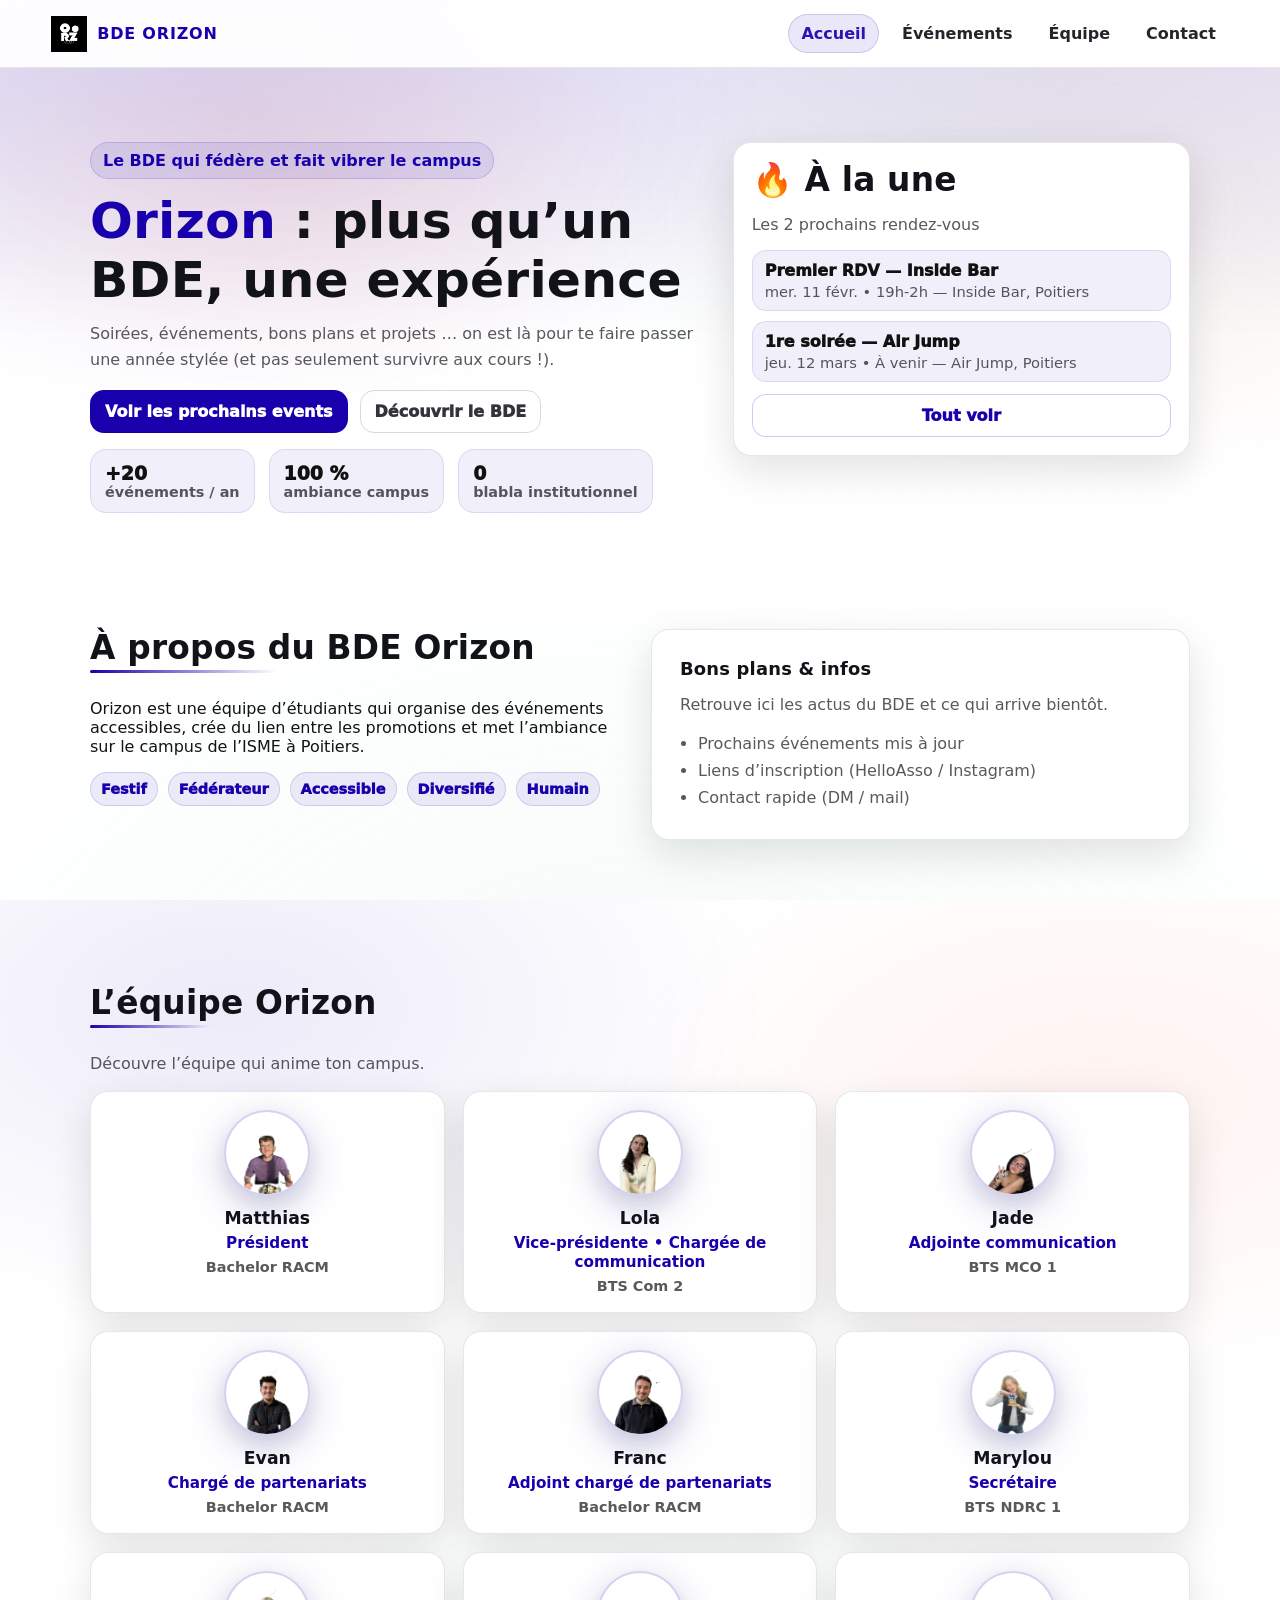
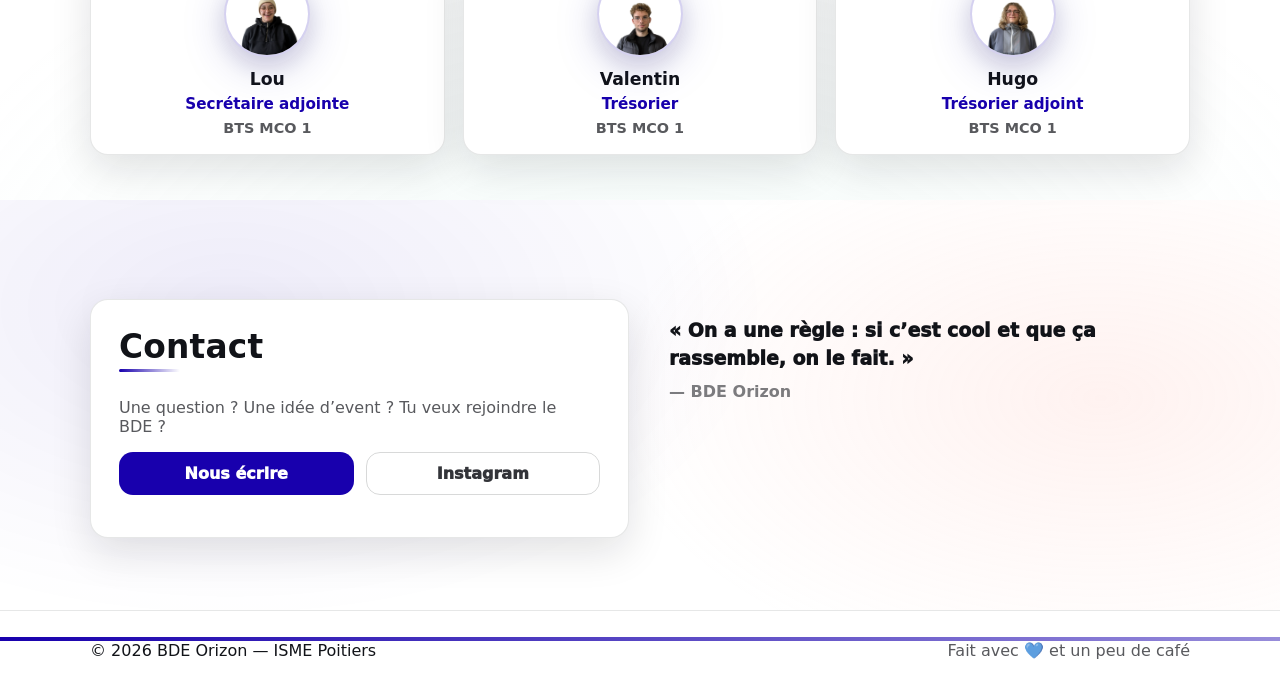
==== index.html @ badea07b "Update index.html" ====
<!doctype html>
<html lang="fr">
<head>
  <meta charset="utf-8" />
  <meta name="viewport" content="width=device-width,initial-scale=1" />
  <!-- Page title updated to reflect Orizon tagline -->
  <title>BDE Orizon – ISME Poitiers | Soirées & événements étudiants</title>
<meta name="description" content="BDE Orizon (ISME Poitiers) : soirées, événements étudiants, bons plans et vie de campus. Découvre les prochains rendez-vous et contacte l’équipe." />
<meta name="robots" content="index,follow" />
  <link rel="stylesheet" href="style.css" />
</head>
<body>
  <!-- Navigation -->
  <header class="nav">
    <a class="brand" href="index.html">
      <img src="logo-white.png" alt="BDE Orizon" class="brand-logo" />
      <span class="brand-text">BDE&nbsp;ORIZON</span>
    </a>
    <nav class="menu">
      <a class="menu-link is-active" href="index.html">Accueil</a>
      <a class="menu-link" href="events.html">Événements</a>
      <a class="menu-link" href="#team">Équipe</a>
      <a class="menu-link" href="#contact">Contact</a>
    </nav>
    <button class="burger" aria-label="Ouvrir le menu" onclick="toggleMenu()">
      <span></span><span></span><span></span>
    </button>
  </header>

  <main>
    <!-- Hero section -->
    <section class="hero">
      <div class="hero-bg"></div>
      <div class="container hero-grid">
        <div class="hero-copy">
          <!-- Updated tagline to better represent the BDE spirit -->
          <p class="pill">Le BDE qui fédère et fait vibrer le campus</p>
          <!-- New hero headline reflecting the user’s suggestion -->
          <h1 class="h1"><span class="accent">Orizon</span> : plus qu’un BDE, une expérience</h1>
          <p class="lead">
            Soirées, événements, bons plans et projets … on est là pour te faire passer une année
            stylée (et pas seulement survivre aux cours !).
          </p>
          <div class="cta-row">
            <a class="btn btn-primary" href="events.html">Voir les prochains events</a>
            <a class="btn btn-ghost" href="#about">Découvrir le BDE</a>
          </div>
          <div class="stats">
            <div class="stat">
              <div class="stat-n">+20</div>
              <div class="stat-l">événements / an</div>
            </div>
            <div class="stat">
              <div class="stat-n">100&nbsp;%</div>
              <div class="stat-l">ambiance campus</div>
            </div>
            <div class="stat">
              <div class="stat-n">0</div>
              <div class="stat-l">blabla institutionnel</div>
            </div>
          </div>
        </div>

        <div class="hero-card">
          <div class="glass">
            <h2 class="h2">🔥 À la une</h2>
            <p class="muted">Les 2 prochains rendez-vous</p>
            <div id="highlight-events" class="mini-list"></div>
            <a class="btn btn-secondary full" href="events.html">Tout voir</a>
          </div>
        </div>
      </div>
    </section>

    <!-- About -->
    <section class="section" id="about">
      <div class="container split">
        <div>
          <h2 class="h2">À propos du BDE Orizon</h2>
          <p class="text">
            Orizon est une équipe d’étudiants qui organise des événements accessibles,
            crée du lien entre les promotions et met l’ambiance sur le campus de l’ISME à Poitiers.
          </p>
          <div class="chips">
            <span class="chip">Festif</span>
            <span class="chip">Fédérateur</span>
            <span class="chip">Accessible</span>
            <span class="chip">Diversifié</span>
            <span class="chip">Humain</span>
          </div>
        </div>

        <div class="card">
          <h3 class="h3">Bons plans &amp; infos</h3>
          <p class="muted">Retrouve ici les actus du BDE et ce qui arrive bientôt.</p>
          <ul class="list">
            <li>Prochains événements mis à jour</li>
            <li>Liens d’inscription (HelloAsso / Instagram)</li>
            <li>Contact rapide (DM / mail)</li>
          </ul>
        </div>
      </div>
    </section>

    <!-- Team -->
    <section class="section" id="team">
      <div class="container">
        <h2 class="h2">L’équipe Orizon</h2>
        <p class="muted">Découvre l’équipe qui anime ton campus.</p>

        <div class="grid-3">

          <div class="person card">
            <img class="avatar-img" src="img/team/team-matthias.png" alt="Matthias">
            <div class="person-name">Matthias</div>
            <div class="person-role">Président</div>
            <div class="person-class">Bachelor RACM</div>
          </div>

          <div class="person card">
            <img class="avatar-img" src="img/team/team-lola.png" alt="Lola">
            <div class="person-name">Lola</div>
            <div class="person-role">Vice-présidente • Chargée de communication</div>
            <div class="person-class">BTS Com 2</div>
          </div>

          <div class="person card">
            <img class="avatar-img" src="img/team/team-jade.png" alt="Jade">
            <div class="person-name">Jade</div>
            <div class="person-role">Adjointe communication</div>
            <div class="person-class">BTS MCO 1</div>
          </div>

          <div class="person card">
            <img class="avatar-img" src="img/team/team-evan.png" alt="Evan">
            <div class="person-name">Evan</div>
            <div class="person-role">Chargé de partenariats</div>
            <div class="person-class">Bachelor RACM</div>
          </div>

          <div class="person card">
            <img class="avatar-img" src="img/team/team-franc.png" alt="Franc">
            <div class="person-name">Franc</div>
            <div class="person-role">Adjoint chargé de partenariats</div>
            <div class="person-class">Bachelor RACM</div>
          </div>

          <div class="person card">
            <img class="avatar-img" src="img/team/team-marylou.png" alt="Marylou">
            <div class="person-name">Marylou</div>
            <div class="person-role">Secrétaire</div>
            <div class="person-class">BTS NDRC 1</div>
          </div>

          <div class="person card">
            <img class="avatar-img" src="img/team/team-lou.png" alt="Lou">
            <div class="person-name">Lou</div>
            <div class="person-role">Secrétaire adjointe</div>
            <div class="person-class">BTS MCO 1</div>
          </div>

          <div class="person card">
            <img class="avatar-img" src="img/team/team-valentin.png" alt="Valentin">
            <div class="person-name">Valentin</div>
            <div class="person-role">Trésorier</div>
            <div class="person-class">BTS MCO 1</div>
          </div>

          <div class="person card">
            <img class="avatar-img" src="img/team/team-hugo.png" alt="Hugo">
            <div class="person-name">Hugo</div>
            <div class="person-role">Trésorier adjoint</div>
            <div class="person-class">BTS MCO 1</div>
          </div>

        </div>
      </div>
    </section>

    <!-- Contact -->
    <section class="section" id="contact">
      <div class="container split">
        <div class="card">
          <h2 class="h2">Contact</h2>
          <p class="muted">Une question&nbsp;? Une idée d’event&nbsp;? Tu veux rejoindre le BDE&nbsp;?</p>
          <div class="contact-row">
            <!-- Contact email updated to real address -->
            <a class="btn btn-primary full" href="mailto:isme.bde@gmail.com">Nous écrire</a>
            <!-- Instagram handle updated -->
            <a class="btn btn-ghost full" href="https://instagram.com/orizon_bde" target="_blank" rel="noreferrer">Instagram</a>
          </div>
          <p class="tiny muted"></p>
        </div>

        <div class="quote">
          <p class="quote-text">« On a une règle&nbsp;: si c’est cool et que ça rassemble, on le fait. »</p>
          <p class="quote-by">— BDE Orizon</p>
        </div>
      </div>
    </section>
  </main>

  <footer class="footer">
    <div class="container footer-row">
      <span>© <span id="year"></span> BDE Orizon — ISME Poitiers</span>
      <span class="muted">Fait avec&nbsp;💙 et un peu de café</span>
    </div>
  </footer>

  <script src="script.js"></script>
</body>
</html>
---- style.css ----
/* =========================
   BDE ORIZON — STYLE GLOBAL (LIGHT)
   Charte : #1800ad + palette
   + Plus de blanc / plus doux
   ========================= */

/* ===== Reset ===== */
* { box-sizing: border-box; }
html, body { height: 100%; }
body { margin: 0; }
img { max-width: 100%; display: block; }
a { color: inherit; text-decoration: none; }
code { font-family: ui-monospace, SFMono-Regular, Menlo, Monaco, Consolas, "Liberation Mono", "Courier New", monospace; }

/* ===== Charte + Variables ===== */
:root{
  /* Charte couleurs */
  --orz-blue: #1800ad;
  --orz-black: #000000;
  --orz-peach: #ffb0a3;
  --orz-ice: #d1e3e3;
  --orz-slate: #335459;
  --orz-mint: #abe3d4;

  /* Thème clair */
  --bg: #ffffff;
  --bg-2: #f6f7fb;
  --surface: #ffffff;
  --surface-2: rgba(255,255,255,.82);

  /* Texte */
  --text: #111318;
  --muted: rgba(17,19,24,.70);
  --muted2: rgba(17,19,24,.55);

  /* Bordures / ombres */
  --stroke: rgba(17,19,24,.10);
  --stroke-2: rgba(17,19,24,.14);
  --shadow: 0 14px 40px rgba(17,19,24,.12);

  /* Accents (charte) */
  --accent: var(--orz-blue);
  --accent-soft: rgba(24,0,173,.10);
  --accent-2: var(--orz-peach);
  --accent-3: var(--orz-mint);

  /* UI */
  --radius: 18px;
  --radius-sm: 14px;

  /* Typo (fallback en attendant NULL / AMBIT) */
  --font-title: system-ui, -apple-system, Segoe UI, Roboto, Arial;
  --font-text: ui-sans-serif, system-ui, -apple-system, Segoe UI, Roboto, Arial;

  /* Layout */
  --container: 1100px;
}

/* ===== Base ===== */
body{
  color: var(--text);
  font-family: var(--font-text);
  background:
    radial-gradient(900px 520px at 18% 12%, rgba(24,0,173,.08), transparent 60%),
    radial-gradient(900px 520px at 86% 22%, rgba(255,176,163,.16), transparent 55%),
    radial-gradient(1200px 800px at 50% 120%, rgba(171,227,212,.14), transparent 65%),
    var(--bg);
}

/* Grain léger */
body::before{
  content:"";
  position: fixed;
  inset: 0;
  pointer-events: none;
  background-image: radial-gradient(rgba(17,19,24,.06) 1px, transparent 1px);
  background-size: 24px 24px;
  opacity: .10;
}

/* ===== Helpers ===== */
.container{ width: min(var(--container), 92%); margin: 0 auto; }
.section{ padding: 72px 0; }
.spacer{ height: 18px; }

.muted{ color: var(--muted); }
.tiny{ font-size: .86rem; color: var(--muted2); }
.lead{ color: var(--muted); line-height: 1.65; margin: 0 0 16px; }

code{
  background: rgba(24,0,173,.08);
  padding: 2px 7px;
  border-radius: 10px;
  border: 1px solid rgba(24,0,173,.12);
}

/* ===== Titres ===== */
.h1, .h2, .h3{
  font-family: var(--font-title);
  letter-spacing: .2px;
}
.h1{ font-size: clamp(2rem, 4.1vw, 3.15rem); margin: 0 0 12px; }
.h2{ font-size: clamp(1.35rem, 2.6vw, 2.05rem); margin: 0 0 10px; }
.h3{ font-size: 1.12rem; margin: 0 0 8px; }

.accent{ color: var(--orz-blue); }

/* ===== Cards (blanches) ===== */
.card{
  background: var(--surface);
  border: 1px solid var(--stroke);
  border-radius: var(--radius);
  box-shadow: var(--shadow);
}

/* ===== NAV (blanche + accent bleu) ===== */
.nav{
  position: sticky;
  top: 0;
  z-index: 50;
  display: flex;
  align-items: center;
  justify-content: space-between;
  padding: 14px 4%;
  background: var(--surface-2);
  border-bottom: 1px solid var(--stroke);
  backdrop-filter: blur(14px);
}

.brand{
  display: flex;
  align-items: center;
  gap: 10px;
}
.brand-logo{
  width: 36px;
  height: 36px;
  object-fit: contain;
}
.brand-text{
  font-weight: 900;
  letter-spacing: .8px;
  color: var(--orz-blue);
}
.brand-text.blue{ color: var(--orz-blue); }

.menu{
  display: flex;
  gap: 10px;
  align-items: center;
}
.menu-link{
  font-weight: 850;
  opacity: .92;
  padding: 9px 12px;
  border-radius: 999px;
  border: 1px solid transparent;
}
.menu-link:hover{
  background: rgba(24,0,173,.06);
  border-color: rgba(24,0,173,.12);
}
.menu-link.is-active{
  background: rgba(24,0,173,.10);
  border-color: rgba(24,0,173,.16);
  color: var(--orz-blue);
}

.burger{
  display: none;
  width: 44px;
  height: 44px;
  border-radius: 14px;
  border: 1px solid var(--stroke-2);
  background: #fff;
  cursor: pointer;
}
.burger span{
  display: block;
  height: 2px;
  width: 18px;
  margin: 5px auto;
  background: rgba(17,19,24,.88);
  border-radius: 2px;
}

/* ===== HERO (fond clair + bande bleue douce) ===== */
.hero{ position: relative; padding: 74px 0 44px; }
.hero-bg{
  position: absolute;
  inset: 0;
  pointer-events: none;
  background:
    linear-gradient(180deg, rgba(24,0,173,.10), rgba(24,0,173,0) 55%),
    radial-gradient(650px 360px at 22% 20%, rgba(255,176,163,.22), transparent 62%),
    radial-gradient(700px 400px at 78% 30%, rgba(171,227,212,.18), transparent 62%);
  opacity: 1;
}
.hero-grid{
  position: relative;
  display: grid;
  grid-template-columns: 1.15fr .85fr;
  gap: 24px;
  align-items: start;
}

.pill{
  display: inline-flex;
  align-items: center;
  gap: 8px;
  padding: 8px 12px;
  border-radius: 999px;
  background: rgba(24,0,173,.08);
  border: 1px solid rgba(24,0,173,.14);
  color: var(--orz-blue);
  font-weight: 900;
  margin: 0 0 12px;
}

.hero-card .glass{
  padding: 18px;
  border-radius: var(--radius);
  background: #fff;
  border: 1px solid var(--stroke);
  box-shadow: var(--shadow);
}

/* Mini list */
.mini-list{ display: flex; flex-direction: column; gap: 10px; margin: 12px 0; }
.mini-item{
  display: block;
  padding: 10px 12px;
  border-radius: var(--radius-sm);
  background: rgba(24,0,173,.06);
  border: 1px solid rgba(24,0,173,.10);
}
.mini-item:hover{ background: rgba(24,0,173,.08); }
.mini-title{ font-weight: 950; color: #111; }
.mini-meta{ color: var(--muted); font-size: .92rem; margin-top: 3px; }

/* ===== Buttons (plus blanc + accents) ===== */
.cta-row{ display: flex; gap: 12px; flex-wrap: wrap; margin: 12px 0 16px; }

.btn{
  display: inline-flex;
  align-items: center;
  justify-content: center;
  gap: 10px;
  padding: 11px 14px;
  border-radius: 14px;
  font-weight: 950;
  border: 1px solid transparent;
  transition: transform .12s ease, filter .12s ease, background .12s ease;
}
.btn:hover{ transform: translateY(-1px); filter: brightness(1.02); }
.btn.full{ width: 100%; }
.btn:active{ transform: translateY(0); }

.btn-primary{
  background: var(--orz-blue);
  color: #fff;
  border-color: rgba(24,0,173,.22);
}
.btn-secondary{
  background: #fff;
  border-color: rgba(24,0,173,.20);
  color: var(--orz-blue);
}
.btn-ghost{
  background: transparent;
  border-color: rgba(17,19,24,.16);
  color: rgba(17,19,24,.86);
}

/* ===== Stats ===== */
.stats{ display:flex; gap:14px; flex-wrap:wrap; margin-top:6px; }
.stat{
  background: rgba(24,0,173,.06);
  border: 1px solid rgba(24,0,173,.10);
  border-radius: 16px;
  padding: 12px 14px;
  min-width: 140px;
}
.stat-n{ font-weight: 950; font-size: 1.18rem; color: #111; }
.stat-l{ color: var(--muted); font-weight: 850; font-size: .9rem; }

/* ===== Split / Chips ===== */
.split{
  display: grid;
  grid-template-columns: 1fr 1fr;
  gap: 22px;
  align-items: start;
}
.list{ margin: 10px 0 0; padding-left: 18px; color: var(--muted); line-height: 1.7; }

.chips{ display:flex; gap:10px; flex-wrap:wrap; margin-top:12px; }
.chip{
  font-weight: 950;
  color: var(--orz-blue);
  background: rgba(24,0,173,.08);
  border: 1px solid rgba(24,0,173,.14);
  padding: 8px 10px;
  border-radius: 999px;
  font-size: .9rem;
}

/* ===== Grids ===== */
.grid-3{
  display: grid;
  grid-template-columns: repeat(3, 1fr);
  gap: 18px;
  margin-top: 18px;
}

/* Team */
.person{ text-align:center; padding: 18px; }
.avatar{
  width: 74px;
  height: 74px;
  margin: 6px auto 12px;
  border-radius: 999px;
  background: radial-gradient(circle at 30% 30%, rgba(255,176,163,.70), rgba(171,227,212,.45));
  border: 1px solid rgba(17,19,24,.10);
  box-shadow: 0 10px 24px rgba(17,19,24,.10);
}
.person-name{ font-weight: 950; font-size: 1.15rem; }
.person-role{ margin-top: 6px; color: rgba(17,19,24,.82); font-weight: 900; }
.person-class{ margin-top: 6px; font-size: .9rem; color: rgba(17,19,24,.62); font-weight: 800; }

/* ===== Events ===== */
.events-grid{
  display: grid;
  grid-template-columns: repeat(3, 1fr);
  gap: 16px;
  margin-top: 18px;
}
.event{ padding: 18px; }
.event-top{
  display: flex;
  justify-content: space-between;
  align-items: center;
  gap: 10px;
  margin-bottom: 10px;
}

.badge{
  display: inline-flex;
  align-items: center;
  padding: 6px 10px;
  border-radius: 999px;
  font-weight: 950;
  font-size: .82rem;
  background: rgba(24,0,173,.08);
  border: 1px solid rgba(24,0,173,.14);
  color: var(--orz-blue);
}

.event-date{
  color: rgba(17,19,24,.62);
  font-weight: 900;
  font-size: .9rem;
}

.event-prices{
  margin: 12px 0 0;
  padding-left: 18px;
  color: rgba(17,19,24,.75);
  line-height: 1.7;
}
.event-prices li{ margin: 4px 0; }

.event-note{
  margin: 10px 0 0;
  color: rgba(17,19,24,.74);
  line-height: 1.6;
  font-size: .95rem;
}

.ha-embed{
  margin-top: 12px;
  width: 100%;
}
.ha-embed iframe{
  display: block;
  width: 100%;
  border: 0;
  border-radius: 12px;
  overflow: hidden;
}

/* ===== Inputs ===== */
.input, .select{
  width: 100%;
  padding: 11px 12px;
  border-radius: 14px;
  border: 1px solid rgba(17,19,24,.12);
  background: #fff;
  color: #111;
  outline: none;
}
.input::placeholder{ color: rgba(17,19,24,.55); }
.select{ appearance: none; }

.filters{ padding: 16px; }
.filters-row{ display: grid; grid-template-columns: 1fr 220px; gap: 12px; }

/* ===== Contact / Quote ===== */
.contact-row{ display: grid; grid-template-columns: 1fr 1fr; gap: 12px; margin-top: 14px; }

.quote{ padding: 18px; }
.quote-text{ font-size: 1.18rem; font-weight: 950; line-height: 1.45; margin: 0; }
.quote-by{ margin: 10px 0 0; color: var(--muted2); font-weight: 900; }

/* ===== Footer (blanc, petite barre bleue) ===== */
.footer{
  padding: 26px 0;
  border-top: 1px solid var(--stroke);
  background: #fff;
}
.footer.light{ background: #fff; }

.footer-row{
  display: flex;
  justify-content: space-between;
  gap: 12px;
  flex-wrap: wrap;
}

.footer::before{
  content:"";
  display:block;
  height: 4px;
  background: linear-gradient(90deg, var(--orz-blue), rgba(24,0,173,.45));
}

/* ===== Responsive ===== */
@media (max-width: 980px){
  .hero-grid{ grid-template-columns: 1fr; }
  .split{ grid-template-columns: 1fr; }
  .grid-3{ grid-template-columns: 1fr 1fr; }
  .events-grid{ grid-template-columns: 1fr 1fr; }
  .filters-row{ grid-template-columns: 1fr; }
}

@media (max-width: 600px){
  .menu{
    display: none;
    flex-direction: column;
    gap: 8px;
    position: absolute;
    top: 62px;
    right: 12px;
    padding: 12px;
    border-radius: var(--radius);
    border: 1px solid var(--stroke);
    background: rgba(255,255,255,.92);
    backdrop-filter: blur(14px);
  }
  .nav.open .menu{ display: flex; }
  .burger{ display: block; }

  .grid-3{ grid-template-columns: 1fr; }
  .events-grid{ grid-template-columns: 1fr; }
  .contact-row{ grid-template-columns: 1fr; }
}
/* =========================
   TEAM — vignettes rondes
   ========================= */

#team .person{
  padding: 18px;
}

#team .avatar-img{
  width: 86px;          /* taille de la vignette */
  height: 86px;
  object-fit: cover;    /* remplit le cercle */
  border-radius: 999px; /* rond */
  display: block;
  margin: 0 auto 12px;

  background: #fff;     /* au cas où la transparence laisse du vide */
  border: 2px solid rgba(24,0,173,.18);
  box-shadow: 0 10px 24px rgba(17,19,24,.10);

  /* léger halo Orizon discret */
  filter: drop-shadow(0 10px 20px rgba(24,0,173,.18));
}

#team .person-name{
  font-weight: 900;
  font-size: 1.08rem;
  margin-top: 2px;
}

#team .person-role{
  margin-top: 6px;
  color: var(--orz-blue);
  font-weight: 850;
  font-size: .95rem;
  line-height: 1.25;
}

#team .person-class{
  margin-top: 6px;
  font-size: .9rem;
  color: var(--muted);
  font-weight: 800;
}

/* Petit effet au survol */
#team .person:hover{
  transform: translateY(-2px);
  transition: transform .12s ease, box-shadow .12s ease;
}
/* Plus d'air UNIQUEMENT pour les cartes "Bons plans & infos" et "Contact" */
#about .card,
#contact .card{
  padding-top: 26px;
}

/* Les titres ne doivent jamais coller en haut */
#about .card .h3,
#contact .card .h2{
  margin-top: 0;
}
/* Plus d'air UNIQUEMENT pour "Bons plans & infos" et "Contact" (haut/bas/gauche/droite) */
#about .card,
#contact .card{
  padding: 28px 28px; /* haut/bas | gauche/droite */
}

/* Titres collés : on enlève la marge du haut */
#about .card .h3,
#contact .card .h2{
  margin-top: 0;
}
/* Micro effet WOW sur toutes les cartes */
.card{
  transition: transform .15s ease, box-shadow .15s ease;
}

.card:hover{
  transform: translateY(-4px);
  box-shadow: 0 18px 40px rgba(24,0,173,.14);
}

/* Soulignement élégant des titres */
.section .h2{
  position: relative;
  display: inline-block;
  padding-bottom: 6px;
}

.section .h2::after{
  content: "";
  position: absolute;
  left: 0;
  bottom: 0;
  width: 42%;
  height: 3px;
  background: linear-gradient(90deg, var(--orz-blue), transparent);
  border-radius: 2px;
}

/* Boutons plus premium */
.btn{
  transition: transform .12s ease, box-shadow .12s ease;
}

.btn:hover{
  transform: translateY(-2px);
  box-shadow: 0 10px 22px rgba(24,0,173,.18);
}
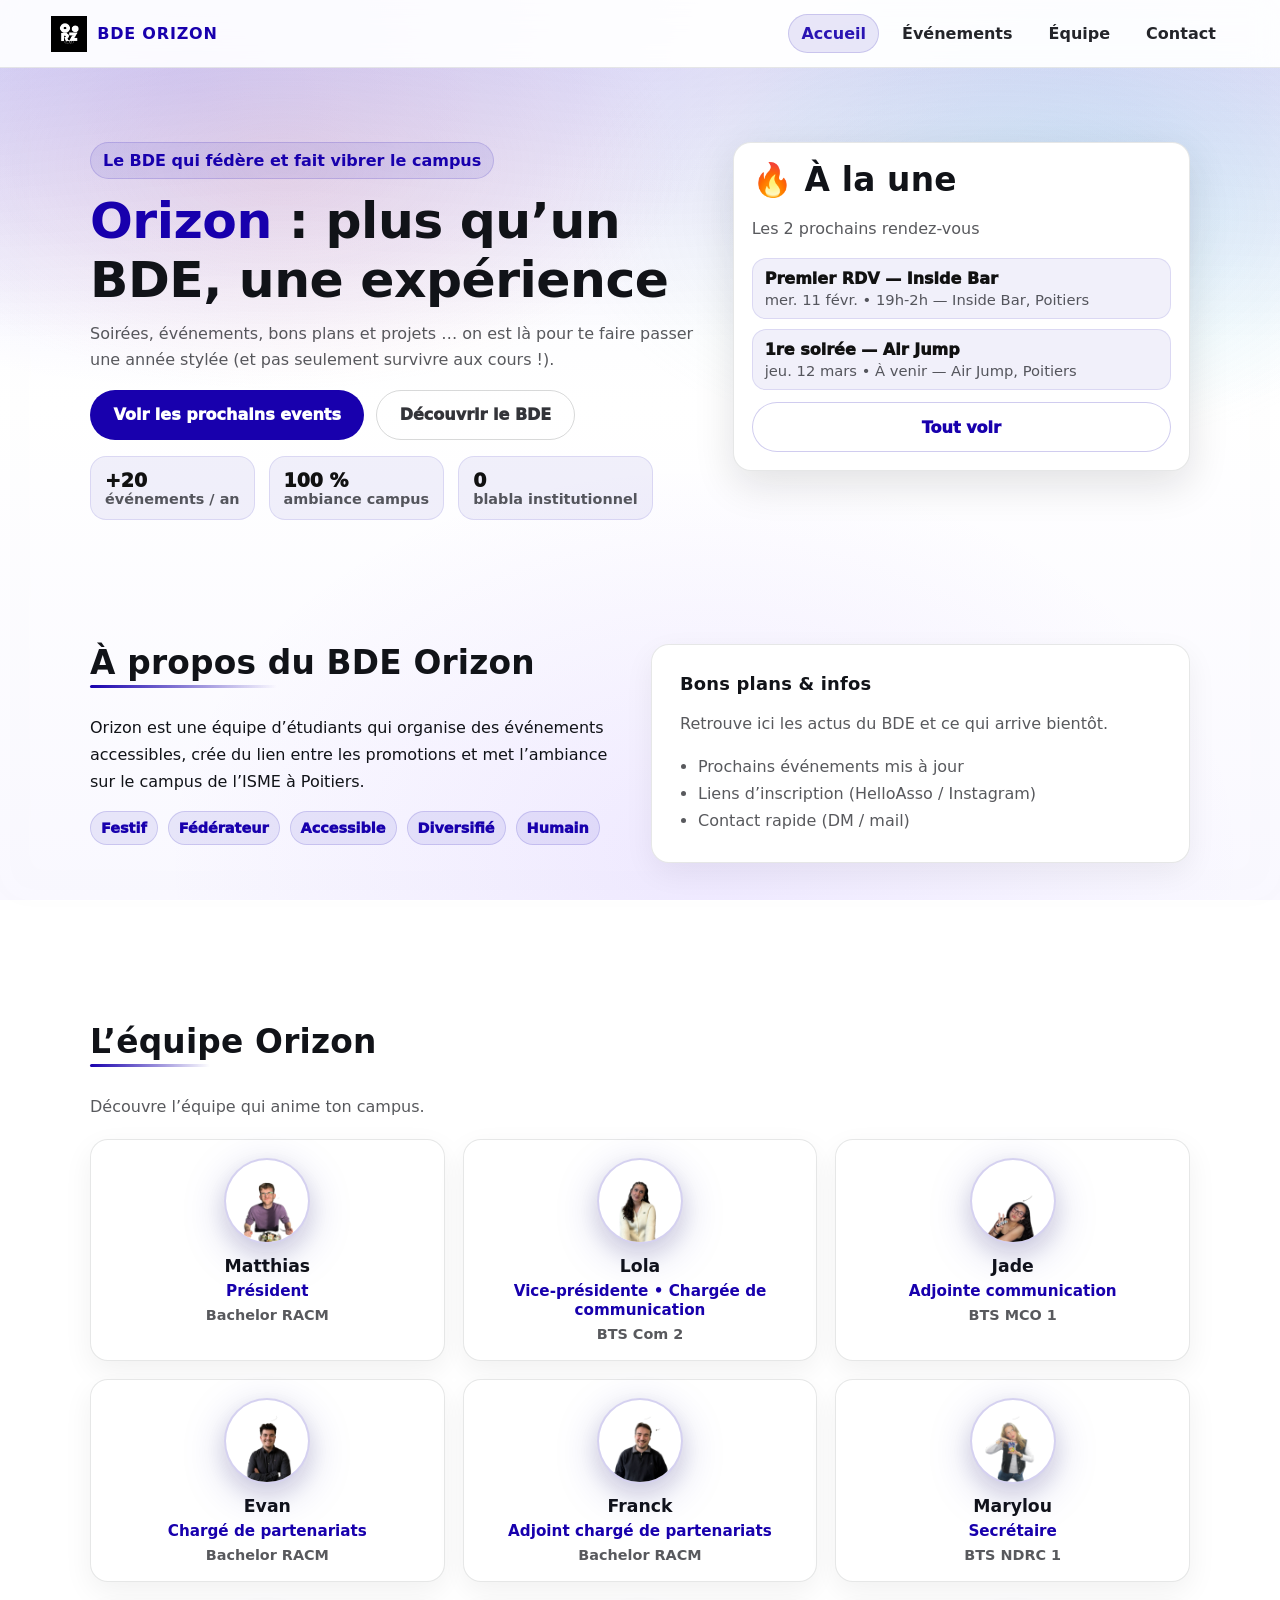
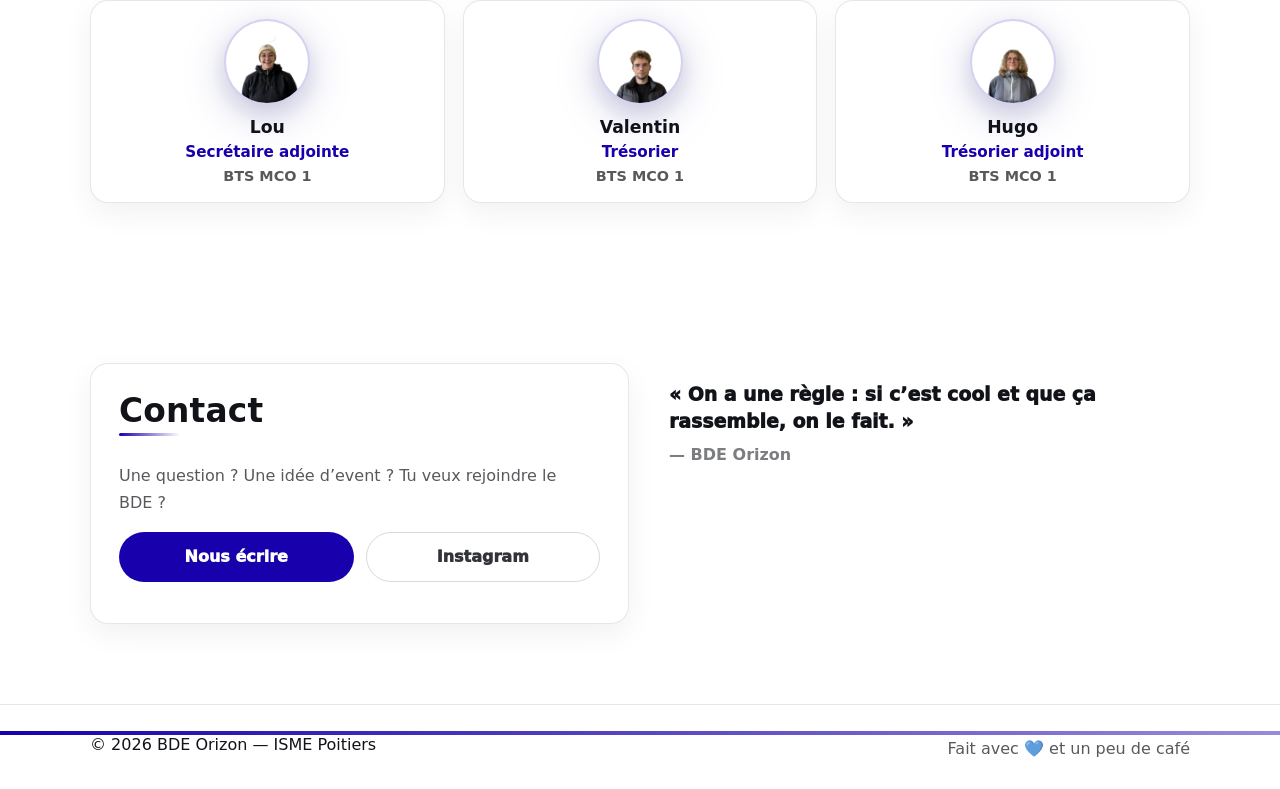
==== commit c1b1bc14: "Update index.html" ====
--- a/index.html
+++ b/index.html
@@ -140,7 +140,7 @@
 
           <div class="person card">
             <img class="avatar-img" src="img/team/team-franc.png" alt="Franc">
-            <div class="person-name">Franc</div>
+            <div class="person-name">Franck</div>
             <div class="person-role">Adjoint chargé de partenariats</div>
             <div class="person-class">Bachelor RACM</div>
           </div>
--- a/style.css
+++ b/style.css
@@ -572,3 +572,113 @@
   transform: translateY(-2px);
   box-shadow: 0 10px 22px rgba(24,0,173,.18);
 }
+/* ===== AJOUTS DESIGN (override) ===== */
+/* colle ici les nouveaux bouts de CSS */
+.section {
+  padding: 5rem 0;
+}
+
+.card {
+  border-radius: 18px;
+  background: #ffffff;
+  box-shadow: 0 10px 30px rgba(0,0,0,0.06);
+}
+body {
+  background: linear-gradient(
+    180deg,
+    #f6f8ff 0%,
+    #ffffff 40%,
+    #ffffff 100%
+  );
+}
+.h1 {
+  font-weight: 800;
+  letter-spacing: -0.5px;
+}
+
+.h2 {
+  font-weight: 700;
+}
+.text, .muted {
+  line-height: 1.7;
+}
+.btn {
+  border-radius: 999px;
+  padding: 0.9rem 1.4rem;
+  transition: all 0.25s ease;
+}
+
+.btn-primary:hover {
+  transform: translateY(-2px);
+  box-shadow: 0 8px 20px rgba(60,70,255,0.25);
+}
+.person {
+  text-align: center;
+  padding: 2rem 1.5rem;
+}
+
+.avatar {
+  width: 72px;
+  height: 72px;
+  border: 3px solid rgba(90,100,255,0.25);
+  margin-bottom: 0.8rem;
+}
+.card:hover {
+  transform: translateY(-4px);
+  transition: 0.25s ease;
+}
+/* ===== Fond premium (dégradé + glow) ===== */
+body{
+  position: relative;
+  overflow-x: hidden;
+
+  /* dégradé doux */
+  background: radial-gradient(1200px 700px at 15% 10%, rgba(108,99,255,.18), transparent 55%),
+              radial-gradient(900px 600px at 85% 20%, rgba(0,180,255,.14), transparent 55%),
+              radial-gradient(900px 600px at 50% 95%, rgba(160,120,255,.12), transparent 60%),
+              linear-gradient(180deg, #f7f7ff 0%, #ffffff 45%, #fbfbff 100%);
+}
+
+/* bulles floues (effet glow) */
+body::before{
+  content:"";
+  position: fixed;
+  inset: -20%;
+  z-index: -1;
+  pointer-events: none;
+
+  background:
+    radial-gradient(320px 320px at 25% 35%, rgba(108,99,255,.18), transparent 60%),
+    radial-gradient(380px 380px at 70% 30%, rgba(0,180,255,.14), transparent 62%),
+    radial-gradient(420px 420px at 55% 75%, rgba(160,120,255,.14), transparent 65%);
+  filter: blur(18px);
+  opacity: .9;
+}
+/* ===== Fond global (toutes les pages) ===== */
+html, body{
+  min-height: 100%;
+}
+
+body{
+  /* Fond doux + “taches” type premium */
+  background:
+    radial-gradient(900px 500px at 15% 10%, rgba(90,80,255,.14), transparent 60%),
+    radial-gradient(700px 450px at 85% 20%, rgba(0,180,255,.10), transparent 55%),
+    radial-gradient(900px 650px at 55% 95%, rgba(140,90,255,.10), transparent 60%),
+    linear-gradient(180deg, #f7f7ff 0%, #ffffff 45%, #f9f8ff 100%);
+  background-repeat: no-repeat;
+  background-attachment: fixed;
+  background-size: cover;
+}
+
+/* Petit “grain” ultra léger pour éviter les bandes/lignes visibles */
+body::before{
+  content:"";
+  position: fixed;
+  inset: 0;
+  pointer-events: none;
+  opacity: .06;
+  background-image: url("data:image/svg+xml,%3Csvg xmlns='http://www.w3.org/2000/svg' width='220' height='220'%3E%3Cfilter id='n'%3E%3CfeTurbulence type='fractalNoise' baseFrequency='.8' numOctaves='2' stitchTiles='stitch'/%3E%3C/filter%3E%3Crect width='100%25' height='100%25' filter='url(%23n)' opacity='.35'/%3E%3C/svg%3E");
+  background-repeat: repeat;
+  background-size: 220px 220px;
+}
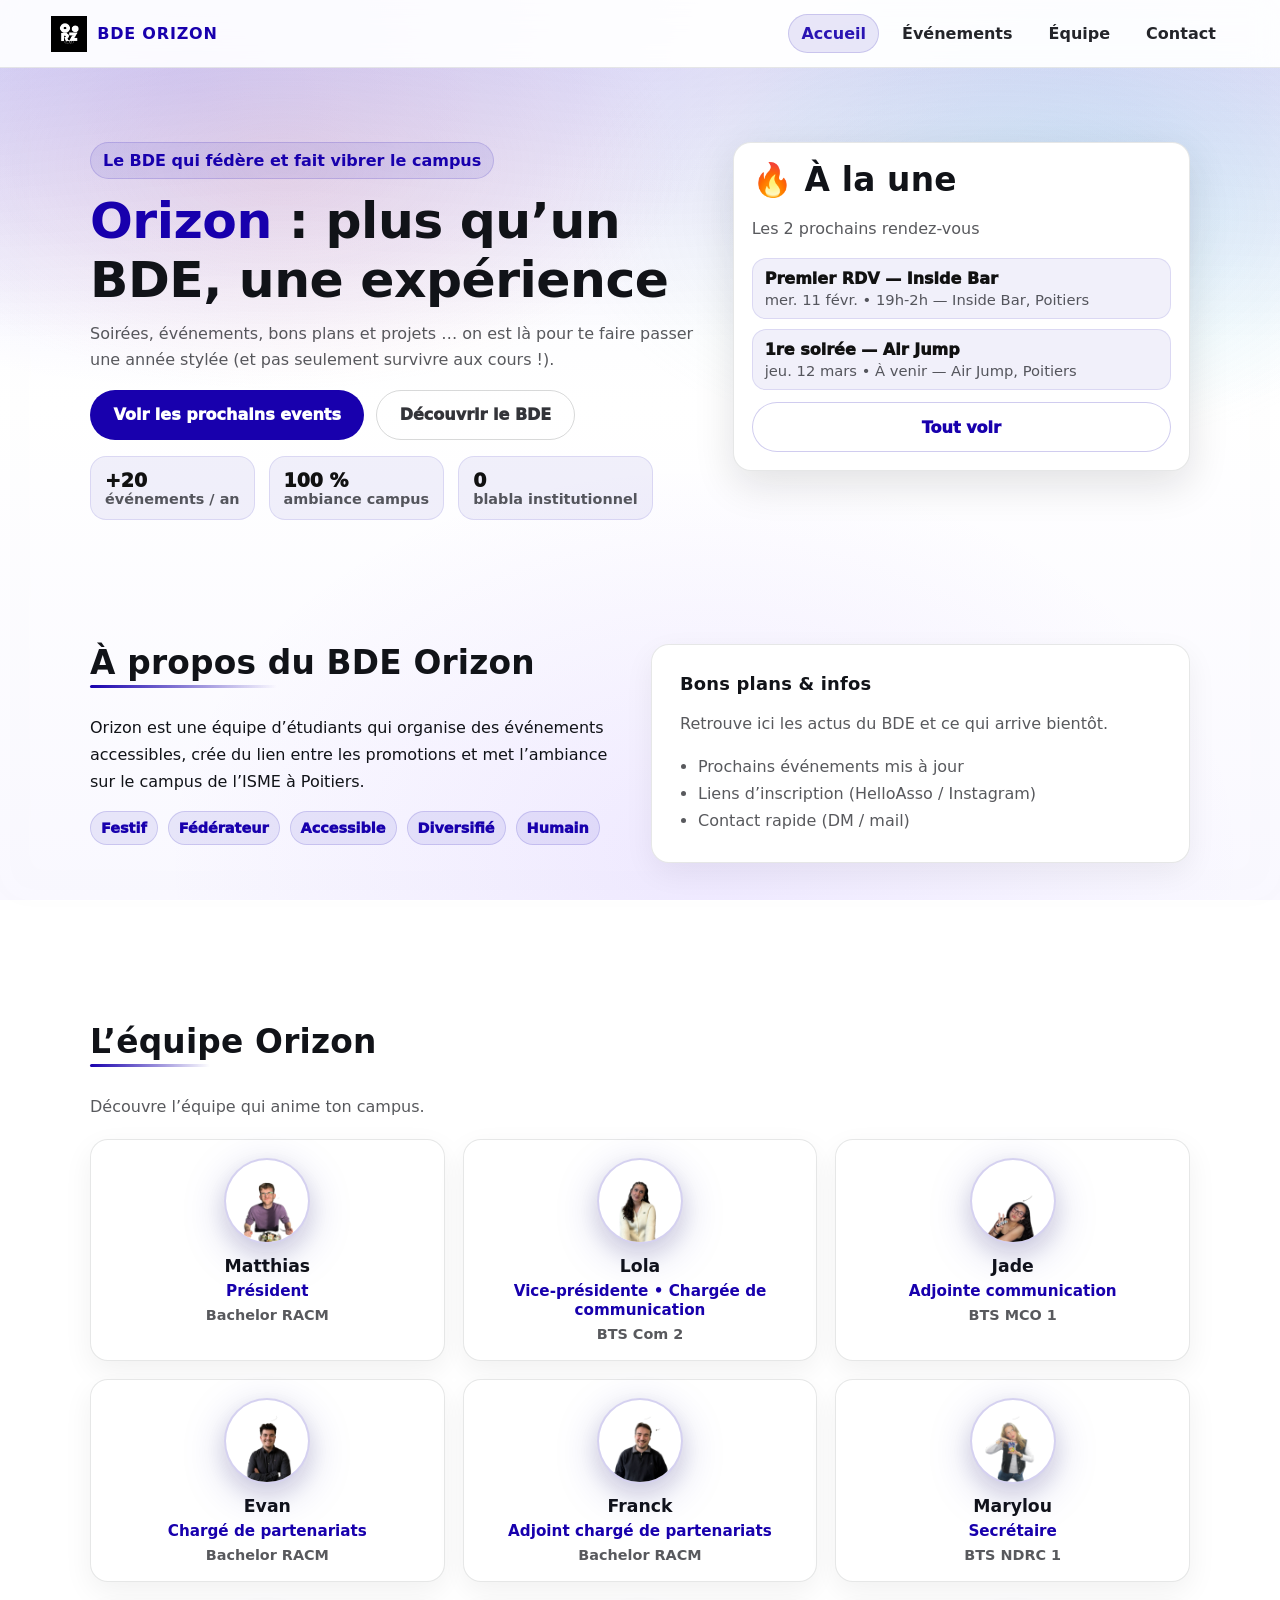
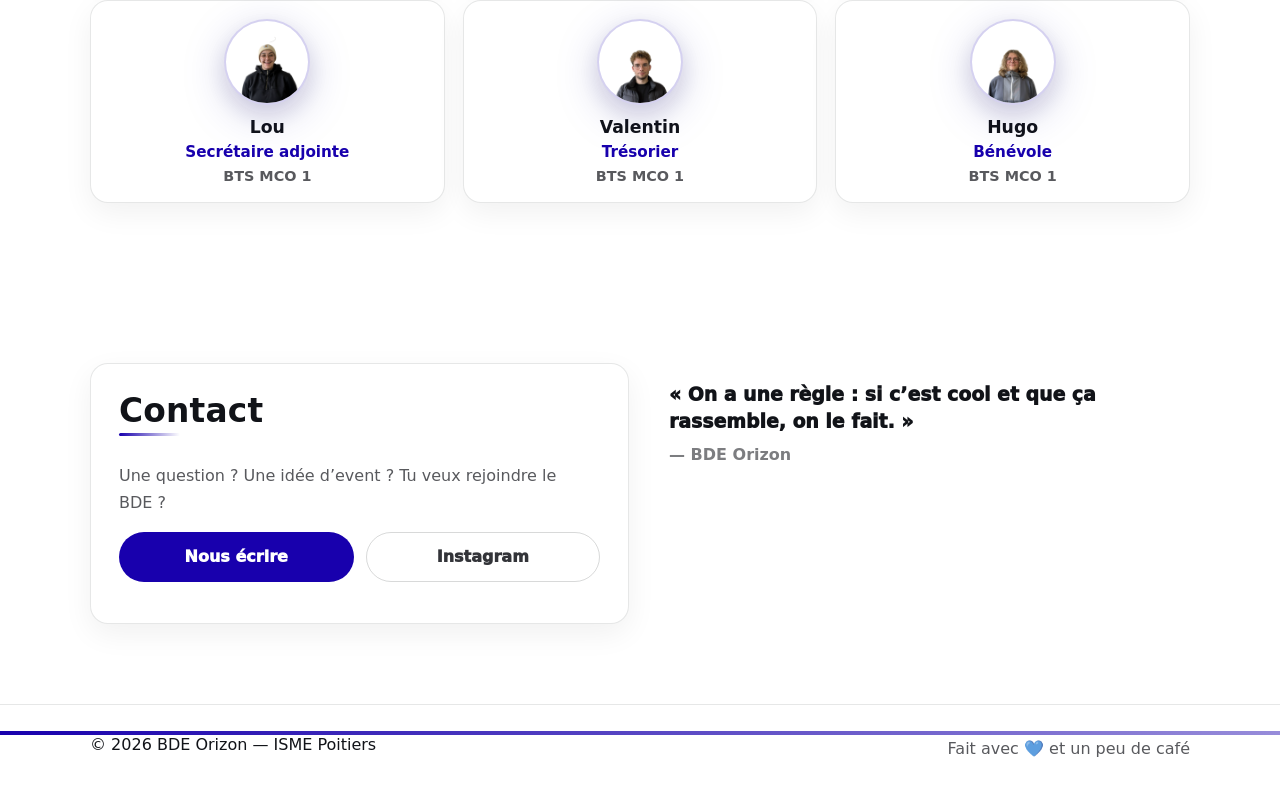
==== commit 51dfee6b: "Update index.html" ====
--- a/index.html
+++ b/index.html
@@ -169,7 +169,7 @@
           <div class="person card">
             <img class="avatar-img" src="img/team/team-hugo.png" alt="Hugo">
             <div class="person-name">Hugo</div>
-            <div class="person-role">Trésorier adjoint</div>
+            <div class="person-role">Bénévole</div>
             <div class="person-class">BTS MCO 1</div>
           </div>
 
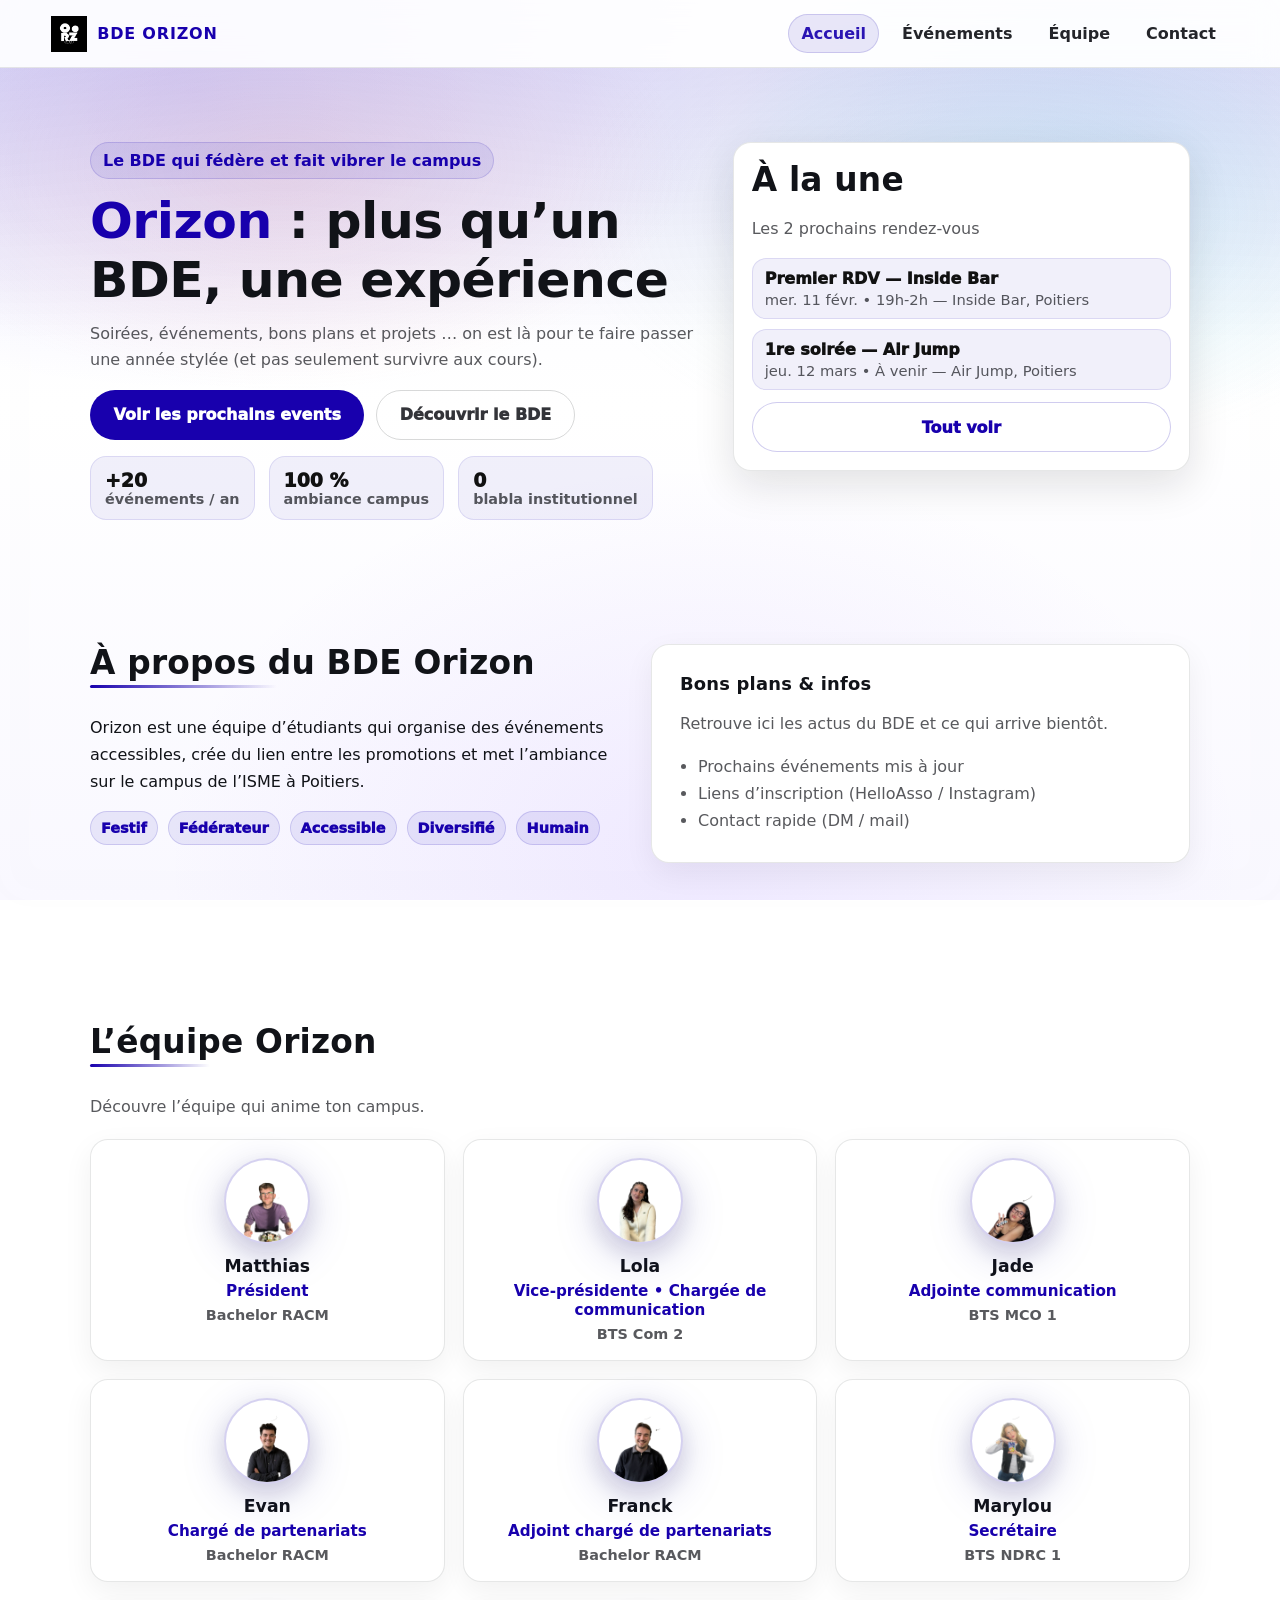
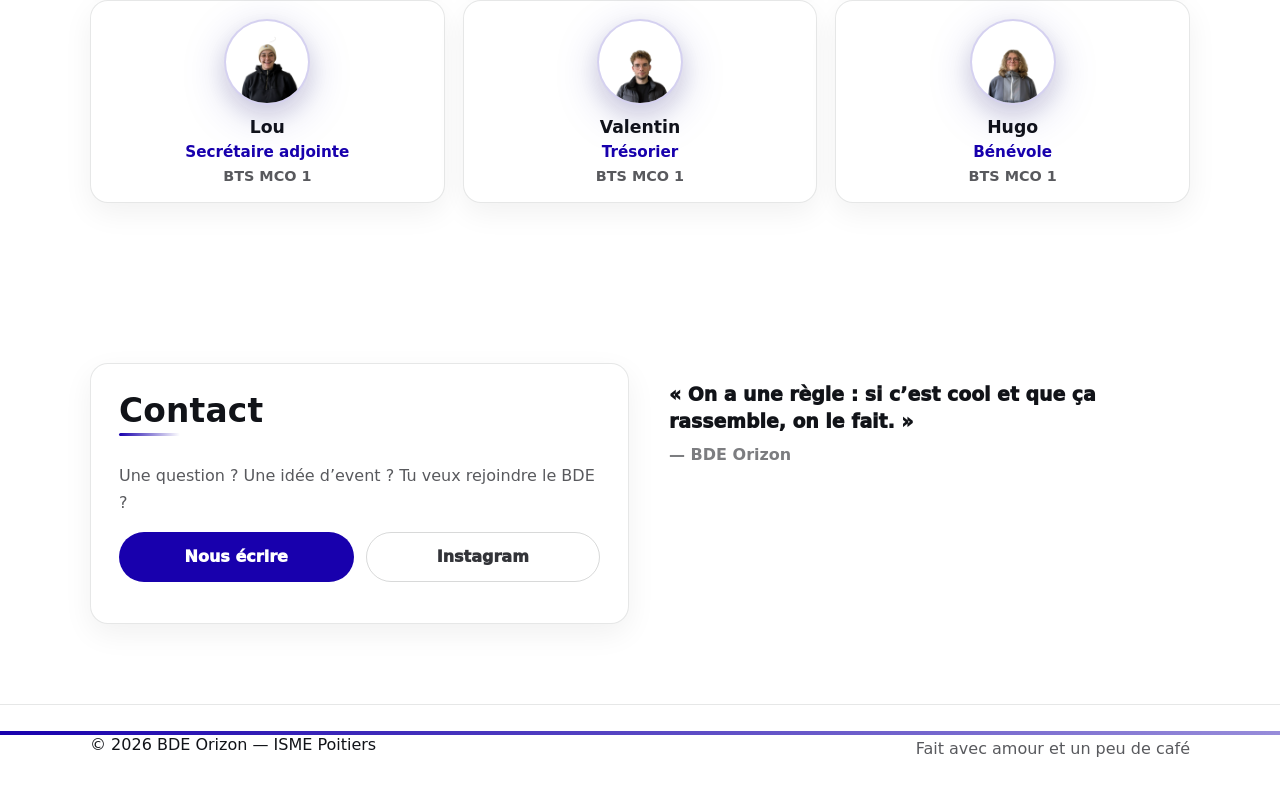
==== commit d02e9d63: "Update index.html" ====
--- a/index.html
+++ b/index.html
@@ -3,12 +3,12 @@
 <head>
   <meta charset="utf-8" />
   <meta name="viewport" content="width=device-width,initial-scale=1" />
-  <!-- Page title updated to reflect Orizon tagline -->
   <title>BDE Orizon – ISME Poitiers | Soirées & événements étudiants</title>
-<meta name="description" content="BDE Orizon (ISME Poitiers) : soirées, événements étudiants, bons plans et vie de campus. Découvre les prochains rendez-vous et contacte l’équipe." />
-<meta name="robots" content="index,follow" />
+  <meta name="description" content="BDE Orizon (ISME Poitiers) : soirées, événements étudiants, bons plans et vie de campus. Découvre les prochains rendez-vous et contacte l’équipe." />
+  <meta name="robots" content="index,follow" />
   <link rel="stylesheet" href="style.css" />
 </head>
+
 <body>
   <!-- Navigation -->
   <header class="nav">
@@ -16,12 +16,14 @@
       <img src="logo-white.png" alt="BDE Orizon" class="brand-logo" />
       <span class="brand-text">BDE&nbsp;ORIZON</span>
     </a>
+
     <nav class="menu">
       <a class="menu-link is-active" href="index.html">Accueil</a>
       <a class="menu-link" href="events.html">Événements</a>
       <a class="menu-link" href="#team">Équipe</a>
       <a class="menu-link" href="#contact">Contact</a>
     </nav>
+
     <button class="burger" aria-label="Ouvrir le menu" onclick="toggleMenu()">
       <span></span><span></span><span></span>
     </button>
@@ -31,20 +33,22 @@
     <!-- Hero section -->
     <section class="hero">
       <div class="hero-bg"></div>
+
       <div class="container hero-grid">
         <div class="hero-copy">
-          <!-- Updated tagline to better represent the BDE spirit -->
           <p class="pill">Le BDE qui fédère et fait vibrer le campus</p>
-          <!-- New hero headline reflecting the user’s suggestion -->
           <h1 class="h1"><span class="accent">Orizon</span> : plus qu’un BDE, une expérience</h1>
+
           <p class="lead">
             Soirées, événements, bons plans et projets … on est là pour te faire passer une année
-            stylée (et pas seulement survivre aux cours !).
+            stylée (et pas seulement survivre aux cours).
           </p>
+
           <div class="cta-row">
             <a class="btn btn-primary" href="events.html">Voir les prochains events</a>
             <a class="btn btn-ghost" href="#about">Découvrir le BDE</a>
           </div>
+
           <div class="stats">
             <div class="stat">
               <div class="stat-n">+20</div>
@@ -63,7 +67,7 @@
 
         <div class="hero-card">
           <div class="glass">
-            <h2 class="h2">🔥 À la une</h2>
+            <h2 class="h2">À la une</h2>
             <p class="muted">Les 2 prochains rendez-vous</p>
             <div id="highlight-events" class="mini-list"></div>
             <a class="btn btn-secondary full" href="events.html">Tout voir</a>
@@ -81,6 +85,7 @@
             Orizon est une équipe d’étudiants qui organise des événements accessibles,
             crée du lien entre les promotions et met l’ambiance sur le campus de l’ISME à Poitiers.
           </p>
+
           <div class="chips">
             <span class="chip">Festif</span>
             <span class="chip">Fédérateur</span>
@@ -111,63 +116,81 @@
         <div class="grid-3">
 
           <div class="person card">
-            <img class="avatar-img" src="img/team/team-matthias.png" alt="Matthias">
+            <div class="team-photo-wrapper">
+              <img class="avatar-img team-photo" src="img/team/team-matthias.png" alt="Matthias">
+            </div>
             <div class="person-name">Matthias</div>
             <div class="person-role">Président</div>
             <div class="person-class">Bachelor RACM</div>
           </div>
 
           <div class="person card">
-            <img class="avatar-img" src="img/team/team-lola.png" alt="Lola">
+            <div class="team-photo-wrapper">
+              <img class="avatar-img team-photo" src="img/team/team-lola.png" alt="Lola">
+            </div>
             <div class="person-name">Lola</div>
             <div class="person-role">Vice-présidente • Chargée de communication</div>
             <div class="person-class">BTS Com 2</div>
           </div>
 
           <div class="person card">
-            <img class="avatar-img" src="img/team/team-jade.png" alt="Jade">
+            <div class="team-photo-wrapper">
+              <img class="avatar-img team-photo" src="img/team/team-jade.png" alt="Jade">
+            </div>
             <div class="person-name">Jade</div>
             <div class="person-role">Adjointe communication</div>
             <div class="person-class">BTS MCO 1</div>
           </div>
 
           <div class="person card">
-            <img class="avatar-img" src="img/team/team-evan.png" alt="Evan">
+            <div class="team-photo-wrapper">
+              <img class="avatar-img team-photo" src="img/team/team-evan.png" alt="Evan">
+            </div>
             <div class="person-name">Evan</div>
             <div class="person-role">Chargé de partenariats</div>
             <div class="person-class">Bachelor RACM</div>
           </div>
 
           <div class="person card">
-            <img class="avatar-img" src="img/team/team-franc.png" alt="Franc">
+            <div class="team-photo-wrapper">
+              <img class="avatar-img team-photo" src="img/team/team-franc.png" alt="Franck">
+            </div>
             <div class="person-name">Franck</div>
             <div class="person-role">Adjoint chargé de partenariats</div>
             <div class="person-class">Bachelor RACM</div>
           </div>
 
           <div class="person card">
-            <img class="avatar-img" src="img/team/team-marylou.png" alt="Marylou">
+            <div class="team-photo-wrapper">
+              <img class="avatar-img team-photo" src="img/team/team-marylou.png" alt="Marylou">
+            </div>
             <div class="person-name">Marylou</div>
             <div class="person-role">Secrétaire</div>
             <div class="person-class">BTS NDRC 1</div>
           </div>
 
           <div class="person card">
-            <img class="avatar-img" src="img/team/team-lou.png" alt="Lou">
+            <div class="team-photo-wrapper">
+              <img class="avatar-img team-photo" src="img/team/team-lou.png" alt="Lou">
+            </div>
             <div class="person-name">Lou</div>
             <div class="person-role">Secrétaire adjointe</div>
             <div class="person-class">BTS MCO 1</div>
           </div>
 
           <div class="person card">
-            <img class="avatar-img" src="img/team/team-valentin.png" alt="Valentin">
+            <div class="team-photo-wrapper">
+              <img class="avatar-img team-photo" src="img/team/team-valentin.png" alt="Valentin">
+            </div>
             <div class="person-name">Valentin</div>
             <div class="person-role">Trésorier</div>
             <div class="person-class">BTS MCO 1</div>
           </div>
 
           <div class="person card">
-            <img class="avatar-img" src="img/team/team-hugo.png" alt="Hugo">
+            <div class="team-photo-wrapper">
+              <img class="avatar-img team-photo" src="img/team/team-hugo.png" alt="Hugo">
+            </div>
             <div class="person-name">Hugo</div>
             <div class="person-role">Bénévole</div>
             <div class="person-class">BTS MCO 1</div>
@@ -182,18 +205,18 @@
       <div class="container split">
         <div class="card">
           <h2 class="h2">Contact</h2>
-          <p class="muted">Une question&nbsp;? Une idée d’event&nbsp;? Tu veux rejoindre le BDE&nbsp;?</p>
+          <p class="muted">Une question ? Une idée d’event ? Tu veux rejoindre le BDE ?</p>
+
           <div class="contact-row">
-            <!-- Contact email updated to real address -->
             <a class="btn btn-primary full" href="mailto:isme.bde@gmail.com">Nous écrire</a>
-            <!-- Instagram handle updated -->
             <a class="btn btn-ghost full" href="https://instagram.com/orizon_bde" target="_blank" rel="noreferrer">Instagram</a>
           </div>
+
           <p class="tiny muted"></p>
         </div>
 
         <div class="quote">
-          <p class="quote-text">« On a une règle&nbsp;: si c’est cool et que ça rassemble, on le fait. »</p>
+          <p class="quote-text">« On a une règle : si c’est cool et que ça rassemble, on le fait. »</p>
           <p class="quote-by">— BDE Orizon</p>
         </div>
       </div>
@@ -203,7 +226,7 @@
   <footer class="footer">
     <div class="container footer-row">
       <span>© <span id="year"></span> BDE Orizon — ISME Poitiers</span>
-      <span class="muted">Fait avec&nbsp;💙 et un peu de café</span>
+      <span class="muted">Fait avec amour et un peu de café</span>
     </div>
   </footer>
 
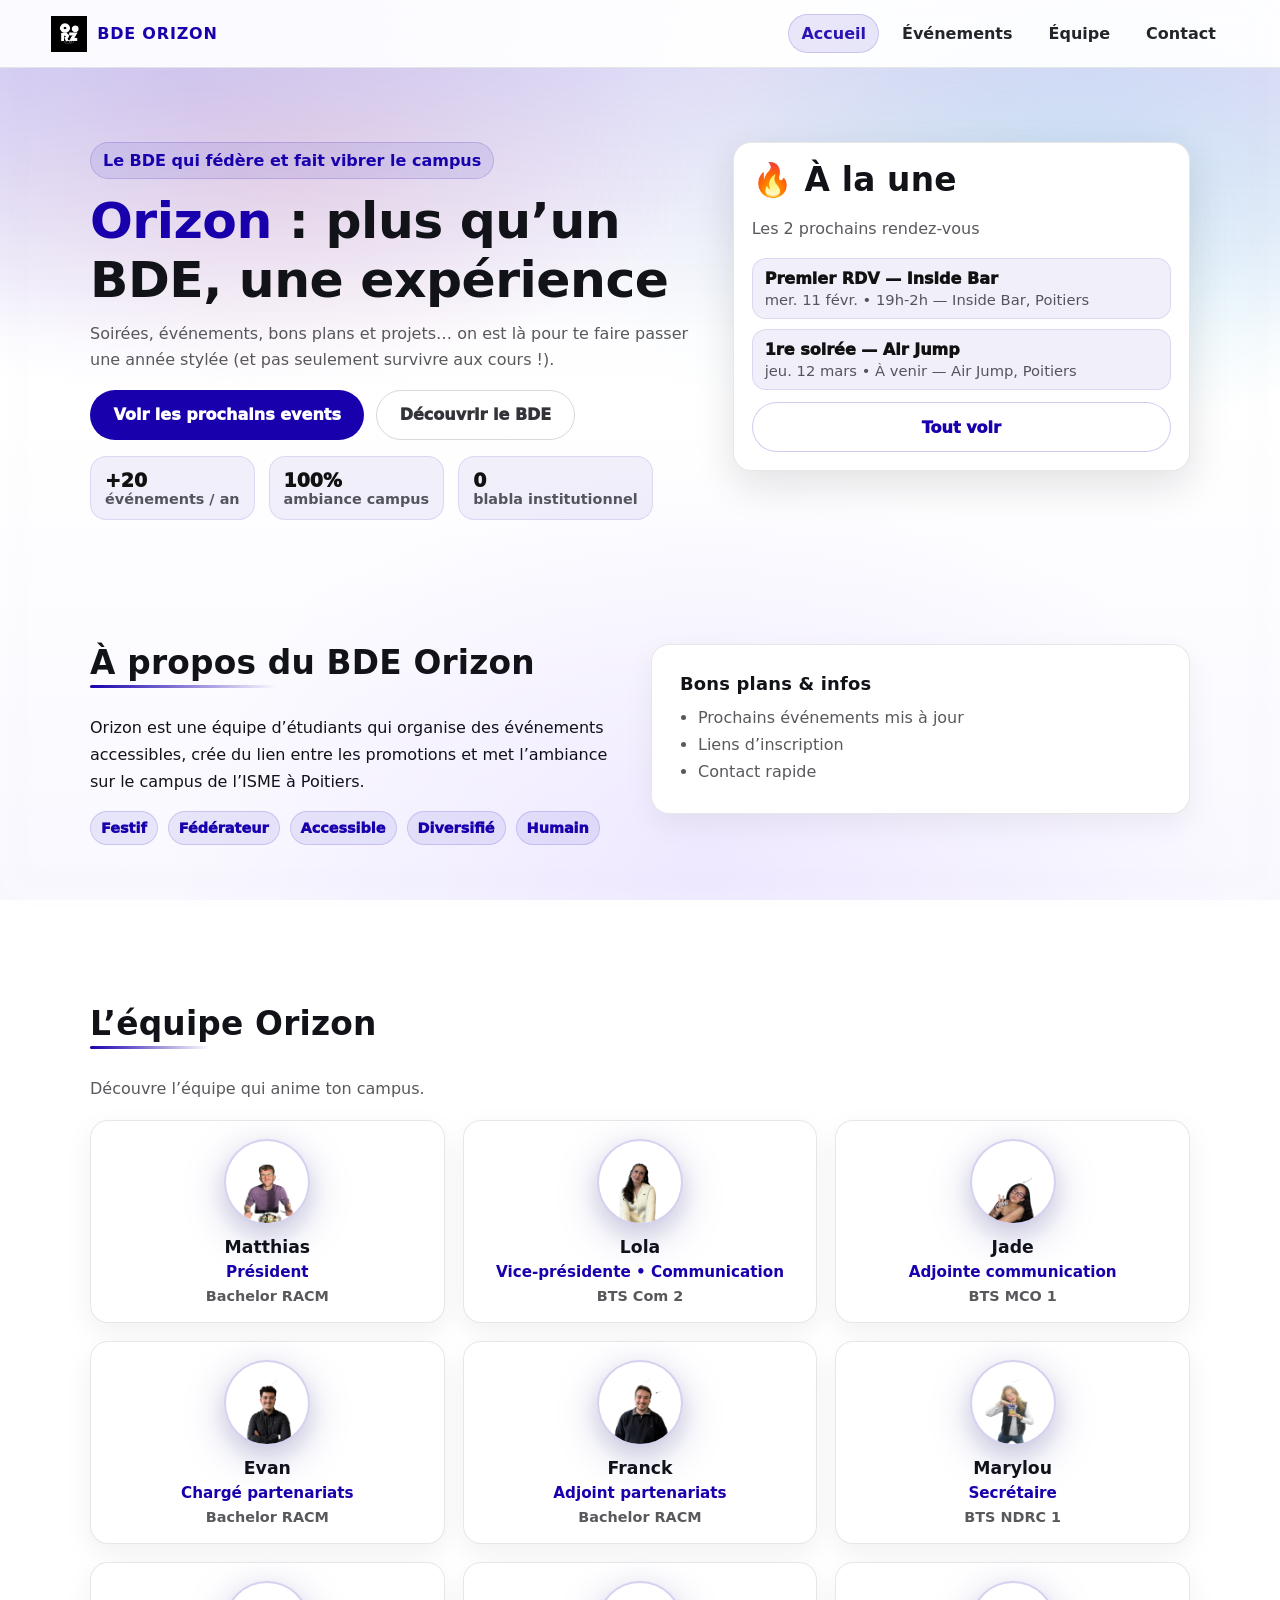
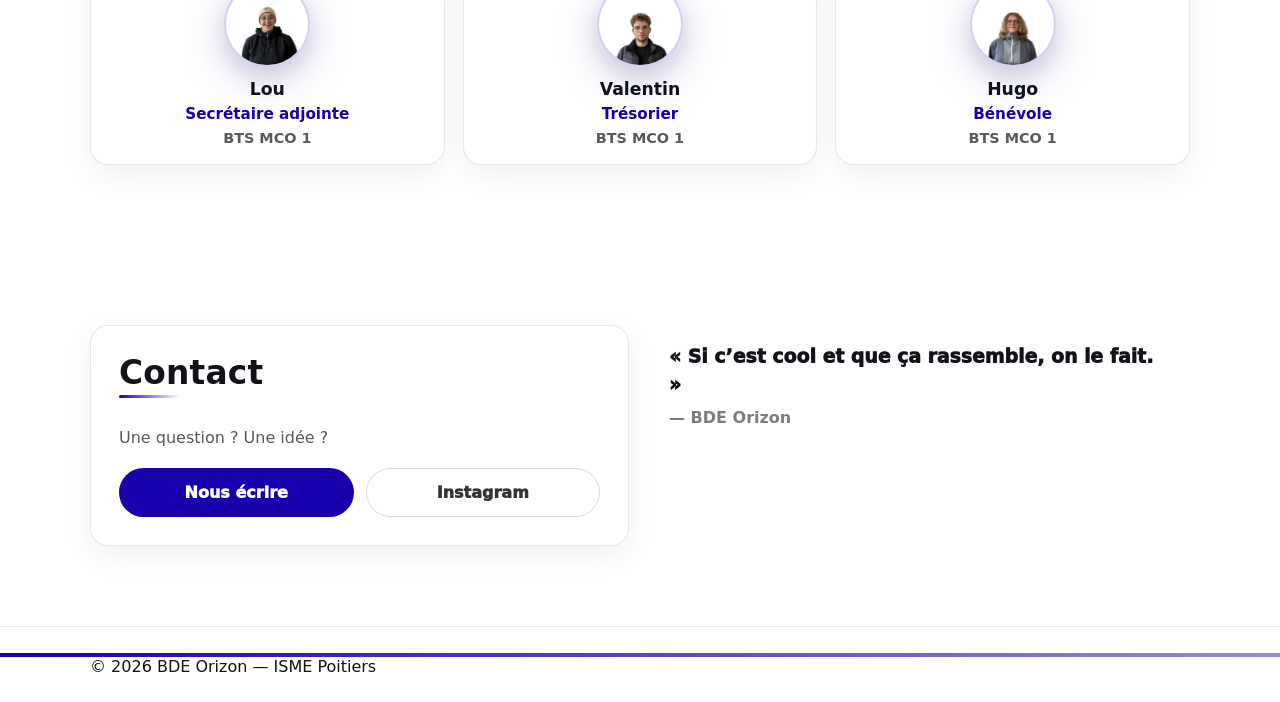
==== commit 1b62d4ec: "Update index.html" ====
--- a/index.html
+++ b/index.html
@@ -4,12 +4,15 @@
   <meta charset="utf-8" />
   <meta name="viewport" content="width=device-width,initial-scale=1" />
   <title>BDE Orizon – ISME Poitiers | Soirées & événements étudiants</title>
+
   <meta name="description" content="BDE Orizon (ISME Poitiers) : soirées, événements étudiants, bons plans et vie de campus. Découvre les prochains rendez-vous et contacte l’équipe." />
   <meta name="robots" content="index,follow" />
+
   <link rel="stylesheet" href="style.css" />
 </head>
 
 <body>
+
   <!-- Navigation -->
   <header class="nav">
     <a class="brand" href="index.html">
@@ -30,18 +33,23 @@
   </header>
 
   <main>
-    <!-- Hero section -->
+
+    <!-- HERO -->
     <section class="hero">
       <div class="hero-bg"></div>
 
       <div class="container hero-grid">
+
         <div class="hero-copy">
           <p class="pill">Le BDE qui fédère et fait vibrer le campus</p>
-          <h1 class="h1"><span class="accent">Orizon</span> : plus qu’un BDE, une expérience</h1>
+
+          <h1 class="h1">
+            <span class="accent">Orizon</span> : plus qu’un BDE, une expérience
+          </h1>
 
           <p class="lead">
-            Soirées, événements, bons plans et projets … on est là pour te faire passer une année
-            stylée (et pas seulement survivre aux cours).
+            Soirées, événements, bons plans et projets… on est là pour te faire passer
+            une année stylée (et pas seulement survivre aux cours !).
           </p>
 
           <div class="cta-row">
@@ -54,10 +62,12 @@
               <div class="stat-n">+20</div>
               <div class="stat-l">événements / an</div>
             </div>
+
             <div class="stat">
-              <div class="stat-n">100&nbsp;%</div>
+              <div class="stat-n">100%</div>
               <div class="stat-l">ambiance campus</div>
             </div>
+
             <div class="stat">
               <div class="stat-n">0</div>
               <div class="stat-l">blabla institutionnel</div>
@@ -67,23 +77,27 @@
 
         <div class="hero-card">
           <div class="glass">
-            <h2 class="h2">À la une</h2>
+            <h2 class="h2">🔥 À la une</h2>
             <p class="muted">Les 2 prochains rendez-vous</p>
             <div id="highlight-events" class="mini-list"></div>
             <a class="btn btn-secondary full" href="events.html">Tout voir</a>
           </div>
         </div>
-      </div>
-    </section>
-
-    <!-- About -->
+
+      </div>
+    </section>
+
+
+    <!-- ABOUT -->
     <section class="section" id="about">
       <div class="container split">
+
         <div>
           <h2 class="h2">À propos du BDE Orizon</h2>
           <p class="text">
             Orizon est une équipe d’étudiants qui organise des événements accessibles,
-            crée du lien entre les promotions et met l’ambiance sur le campus de l’ISME à Poitiers.
+            crée du lien entre les promotions et met l’ambiance sur le campus
+            de l’ISME à Poitiers.
           </p>
 
           <div class="chips">
@@ -96,101 +110,85 @@
         </div>
 
         <div class="card">
-          <h3 class="h3">Bons plans &amp; infos</h3>
-          <p class="muted">Retrouve ici les actus du BDE et ce qui arrive bientôt.</p>
+          <h3 class="h3">Bons plans & infos</h3>
           <ul class="list">
             <li>Prochains événements mis à jour</li>
-            <li>Liens d’inscription (HelloAsso / Instagram)</li>
-            <li>Contact rapide (DM / mail)</li>
+            <li>Liens d’inscription</li>
+            <li>Contact rapide</li>
           </ul>
         </div>
-      </div>
-    </section>
-
-    <!-- Team -->
+
+      </div>
+    </section>
+
+
+    <!-- TEAM -->
     <section class="section" id="team">
       <div class="container">
+
         <h2 class="h2">L’équipe Orizon</h2>
         <p class="muted">Découvre l’équipe qui anime ton campus.</p>
 
         <div class="grid-3">
 
           <div class="person card">
-            <div class="team-photo-wrapper">
-              <img class="avatar-img team-photo" src="img/team/team-matthias.png" alt="Matthias">
-            </div>
+            <img class="avatar-img" src="img/team/team-matthias.png" alt="Matthias">
             <div class="person-name">Matthias</div>
             <div class="person-role">Président</div>
             <div class="person-class">Bachelor RACM</div>
           </div>
 
           <div class="person card">
-            <div class="team-photo-wrapper">
-              <img class="avatar-img team-photo" src="img/team/team-lola.png" alt="Lola">
-            </div>
+            <img class="avatar-img" src="img/team/team-lola.png" alt="Lola">
             <div class="person-name">Lola</div>
-            <div class="person-role">Vice-présidente • Chargée de communication</div>
+            <div class="person-role">Vice-présidente • Communication</div>
             <div class="person-class">BTS Com 2</div>
           </div>
 
           <div class="person card">
-            <div class="team-photo-wrapper">
-              <img class="avatar-img team-photo" src="img/team/team-jade.png" alt="Jade">
-            </div>
+            <img class="avatar-img" src="img/team/team-jade.png" alt="Jade">
             <div class="person-name">Jade</div>
             <div class="person-role">Adjointe communication</div>
             <div class="person-class">BTS MCO 1</div>
           </div>
 
           <div class="person card">
-            <div class="team-photo-wrapper">
-              <img class="avatar-img team-photo" src="img/team/team-evan.png" alt="Evan">
-            </div>
+            <img class="avatar-img" src="img/team/team-evan.png" alt="Evan">
             <div class="person-name">Evan</div>
-            <div class="person-role">Chargé de partenariats</div>
+            <div class="person-role">Chargé partenariats</div>
             <div class="person-class">Bachelor RACM</div>
           </div>
 
           <div class="person card">
-            <div class="team-photo-wrapper">
-              <img class="avatar-img team-photo" src="img/team/team-franc.png" alt="Franck">
-            </div>
+            <img class="avatar-img" src="img/team/team-franc.png" alt="Franck">
             <div class="person-name">Franck</div>
-            <div class="person-role">Adjoint chargé de partenariats</div>
+            <div class="person-role">Adjoint partenariats</div>
             <div class="person-class">Bachelor RACM</div>
           </div>
 
           <div class="person card">
-            <div class="team-photo-wrapper">
-              <img class="avatar-img team-photo" src="img/team/team-marylou.png" alt="Marylou">
-            </div>
+            <img class="avatar-img" src="img/team/team-marylou.png" alt="Marylou">
             <div class="person-name">Marylou</div>
             <div class="person-role">Secrétaire</div>
             <div class="person-class">BTS NDRC 1</div>
           </div>
 
           <div class="person card">
-            <div class="team-photo-wrapper">
-              <img class="avatar-img team-photo" src="img/team/team-lou.png" alt="Lou">
-            </div>
+            <img class="avatar-img" src="img/team/team-lou.png" alt="Lou">
             <div class="person-name">Lou</div>
             <div class="person-role">Secrétaire adjointe</div>
             <div class="person-class">BTS MCO 1</div>
           </div>
 
           <div class="person card">
-            <div class="team-photo-wrapper">
-              <img class="avatar-img team-photo" src="img/team/team-valentin.png" alt="Valentin">
-            </div>
+            <img class="avatar-img" src="img/team/team-valentin.png" alt="Valentin">
             <div class="person-name">Valentin</div>
             <div class="person-role">Trésorier</div>
             <div class="person-class">BTS MCO 1</div>
           </div>
 
           <div class="person card">
-            <div class="team-photo-wrapper">
-              <img class="avatar-img team-photo" src="img/team/team-hugo.png" alt="Hugo">
-            </div>
+            <img class="avatar-img" src="img/team/team-hugo.png" alt="Hugo">
             <div class="person-name">Hugo</div>
             <div class="person-role">Bénévole</div>
             <div class="person-class">BTS MCO 1</div>
@@ -200,36 +198,39 @@
       </div>
     </section>
 
-    <!-- Contact -->
+
+    <!-- CONTACT -->
     <section class="section" id="contact">
       <div class="container split">
+
         <div class="card">
           <h2 class="h2">Contact</h2>
-          <p class="muted">Une question ? Une idée d’event ? Tu veux rejoindre le BDE ?</p>
+          <p class="muted">Une question ? Une idée ?</p>
 
           <div class="contact-row">
             <a class="btn btn-primary full" href="mailto:isme.bde@gmail.com">Nous écrire</a>
-            <a class="btn btn-ghost full" href="https://instagram.com/orizon_bde" target="_blank" rel="noreferrer">Instagram</a>
-          </div>
-
-          <p class="tiny muted"></p>
+            <a class="btn btn-ghost full" href="https://instagram.com/orizon_bde" target="_blank">Instagram</a>
+          </div>
         </div>
 
         <div class="quote">
-          <p class="quote-text">« On a une règle : si c’est cool et que ça rassemble, on le fait. »</p>
+          <p class="quote-text">« Si c’est cool et que ça rassemble, on le fait. »</p>
           <p class="quote-by">— BDE Orizon</p>
         </div>
-      </div>
-    </section>
+
+      </div>
+    </section>
+
   </main>
+
 
   <footer class="footer">
     <div class="container footer-row">
       <span>© <span id="year"></span> BDE Orizon — ISME Poitiers</span>
-      <span class="muted">Fait avec amour et un peu de café</span>
     </div>
   </footer>
 
   <script src="script.js"></script>
+
 </body>
 </html>
--- a/style.css
+++ b/style.css
@@ -682,3 +682,27 @@
   background-repeat: repeat;
   background-size: 220px 220px;
 }
+/* ===== TEAM PHOTOS FOND BLEU PREMIUM ===== */
+
+.team-photo-wrapper {
+  background: radial-gradient(circle at 30% 30%, #3f5efb 0%, #1e2a78 50%, #0b0f2f 100%);
+  border-radius: 18px;
+  padding: 20px;
+  display: flex;
+  justify-content: center;
+  align-items: flex-end;
+  height: 260px;
+  overflow: hidden;
+  transition: transform .2s ease, box-shadow .2s ease;
+}
+
+.team-photo-wrapper:hover {
+  transform: translateY(-4px);
+  box-shadow: 0 12px 30px rgba(0,0,0,0.25);
+}
+
+.team-photo {
+  max-height: 240px;
+  object-fit: contain;
+  border-radius: 12px;
+}
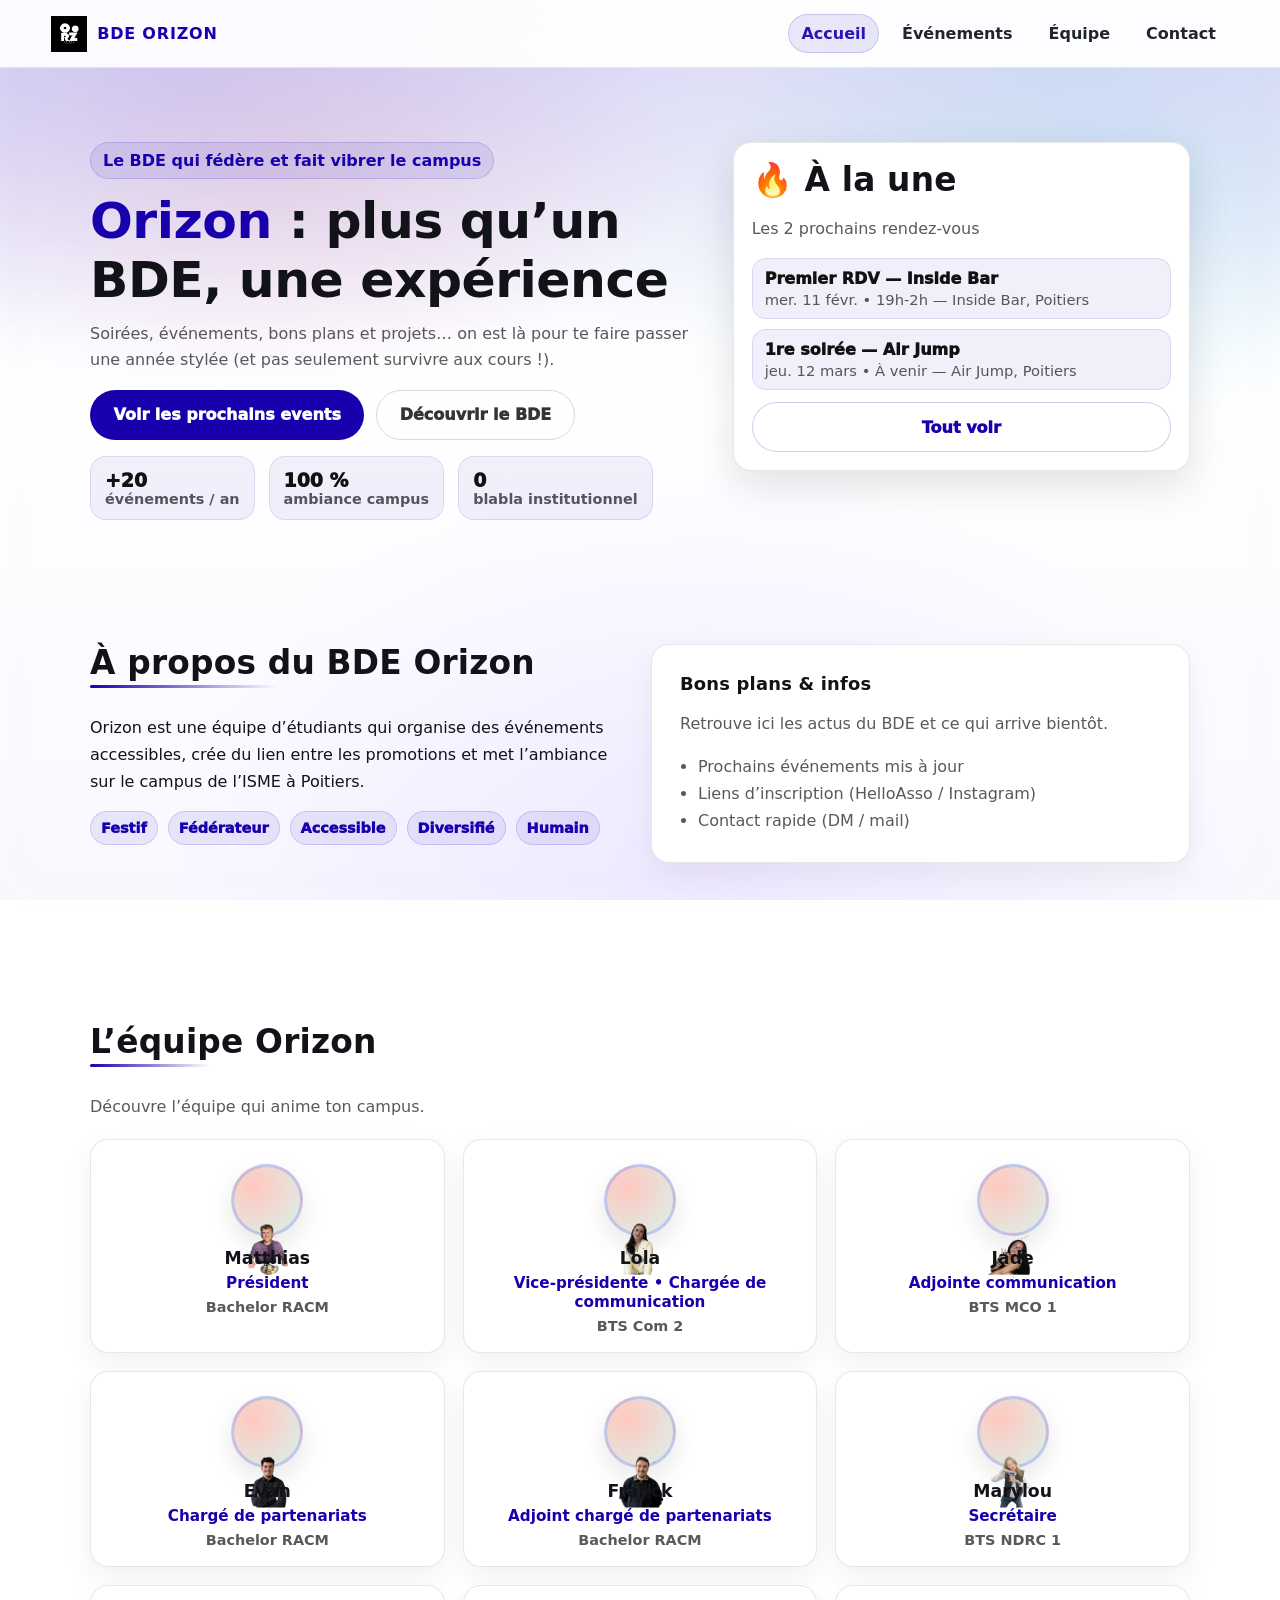
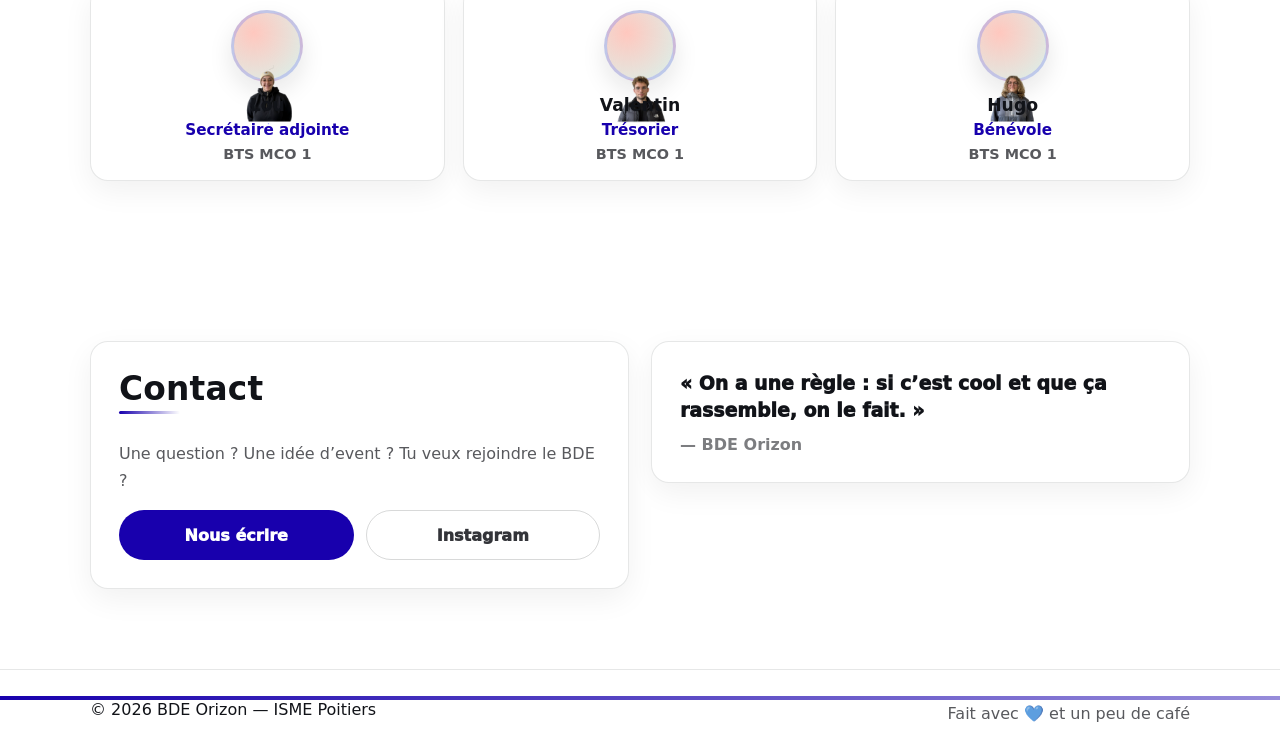
==== commit 1a1f6310: "Update index.html" ====
--- a/index.html
+++ b/index.html
@@ -4,23 +4,20 @@
   <meta charset="utf-8" />
   <meta name="viewport" content="width=device-width,initial-scale=1" />
   <title>BDE Orizon – ISME Poitiers | Soirées & événements étudiants</title>
-
   <meta name="description" content="BDE Orizon (ISME Poitiers) : soirées, événements étudiants, bons plans et vie de campus. Découvre les prochains rendez-vous et contacte l’équipe." />
   <meta name="robots" content="index,follow" />
-
   <link rel="stylesheet" href="style.css" />
 </head>
 
 <body>
-
   <!-- Navigation -->
-  <header class="nav">
+  <header class="nav" id="top">
     <a class="brand" href="index.html">
       <img src="logo-white.png" alt="BDE Orizon" class="brand-logo" />
       <span class="brand-text">BDE&nbsp;ORIZON</span>
     </a>
 
-    <nav class="menu">
+    <nav class="menu" id="menu">
       <a class="menu-link is-active" href="index.html">Accueil</a>
       <a class="menu-link" href="events.html">Événements</a>
       <a class="menu-link" href="#team">Équipe</a>
@@ -33,23 +30,17 @@
   </header>
 
   <main>
-
-    <!-- HERO -->
+    <!-- Hero -->
     <section class="hero">
       <div class="hero-bg"></div>
 
       <div class="container hero-grid">
-
         <div class="hero-copy">
           <p class="pill">Le BDE qui fédère et fait vibrer le campus</p>
-
-          <h1 class="h1">
-            <span class="accent">Orizon</span> : plus qu’un BDE, une expérience
-          </h1>
-
+          <h1 class="h1"><span class="accent">Orizon</span> : plus qu’un BDE, une expérience</h1>
           <p class="lead">
-            Soirées, événements, bons plans et projets… on est là pour te faire passer
-            une année stylée (et pas seulement survivre aux cours !).
+            Soirées, événements, bons plans et projets… on est là pour te faire passer une année
+            stylée (et pas seulement survivre aux cours !).
           </p>
 
           <div class="cta-row">
@@ -62,12 +53,10 @@
               <div class="stat-n">+20</div>
               <div class="stat-l">événements / an</div>
             </div>
-
             <div class="stat">
-              <div class="stat-n">100%</div>
+              <div class="stat-n">100&nbsp;%</div>
               <div class="stat-l">ambiance campus</div>
             </div>
-
             <div class="stat">
               <div class="stat-n">0</div>
               <div class="stat-l">blabla institutionnel</div>
@@ -76,28 +65,24 @@
         </div>
 
         <div class="hero-card">
-          <div class="glass">
+          <div class="glass card">
             <h2 class="h2">🔥 À la une</h2>
             <p class="muted">Les 2 prochains rendez-vous</p>
             <div id="highlight-events" class="mini-list"></div>
             <a class="btn btn-secondary full" href="events.html">Tout voir</a>
           </div>
         </div>
-
-      </div>
-    </section>
-
-
-    <!-- ABOUT -->
+      </div>
+    </section>
+
+    <!-- About -->
     <section class="section" id="about">
       <div class="container split">
-
         <div>
           <h2 class="h2">À propos du BDE Orizon</h2>
           <p class="text">
             Orizon est une équipe d’étudiants qui organise des événements accessibles,
-            crée du lien entre les promotions et met l’ambiance sur le campus
-            de l’ISME à Poitiers.
+            crée du lien entre les promotions et met l’ambiance sur le campus de l’ISME à Poitiers.
           </p>
 
           <div class="chips">
@@ -109,128 +94,137 @@
           </div>
         </div>
 
-        <div class="card">
-          <h3 class="h3">Bons plans & infos</h3>
+        <div class="card box-pad">
+          <h3 class="h3">Bons plans &amp; infos</h3>
+          <p class="muted">Retrouve ici les actus du BDE et ce qui arrive bientôt.</p>
           <ul class="list">
             <li>Prochains événements mis à jour</li>
-            <li>Liens d’inscription</li>
-            <li>Contact rapide</li>
+            <li>Liens d’inscription (HelloAsso / Instagram)</li>
+            <li>Contact rapide (DM / mail)</li>
           </ul>
         </div>
-
-      </div>
-    </section>
-
-
-    <!-- TEAM -->
+      </div>
+    </section>
+
+    <!-- Team -->
     <section class="section" id="team">
       <div class="container">
-
         <h2 class="h2">L’équipe Orizon</h2>
         <p class="muted">Découvre l’équipe qui anime ton campus.</p>
 
         <div class="grid-3">
-
-          <div class="person card">
-            <img class="avatar-img" src="img/team/team-matthias.png" alt="Matthias">
+          <div class="person card">
+            <div class="avatar">
+              <img src="img/team/team-matthias.png" alt="Matthias">
+            </div>
             <div class="person-name">Matthias</div>
             <div class="person-role">Président</div>
             <div class="person-class">Bachelor RACM</div>
           </div>
 
           <div class="person card">
-            <img class="avatar-img" src="img/team/team-lola.png" alt="Lola">
+            <div class="avatar">
+              <img src="img/team/team-lola.png" alt="Lola">
+            </div>
             <div class="person-name">Lola</div>
-            <div class="person-role">Vice-présidente • Communication</div>
+            <div class="person-role">Vice-présidente • Chargée de communication</div>
             <div class="person-class">BTS Com 2</div>
           </div>
 
           <div class="person card">
-            <img class="avatar-img" src="img/team/team-jade.png" alt="Jade">
+            <div class="avatar">
+              <img src="img/team/team-jade.png" alt="Jade">
+            </div>
             <div class="person-name">Jade</div>
             <div class="person-role">Adjointe communication</div>
             <div class="person-class">BTS MCO 1</div>
           </div>
 
           <div class="person card">
-            <img class="avatar-img" src="img/team/team-evan.png" alt="Evan">
+            <div class="avatar">
+              <img src="img/team/team-evan.png" alt="Evan">
+            </div>
             <div class="person-name">Evan</div>
-            <div class="person-role">Chargé partenariats</div>
+            <div class="person-role">Chargé de partenariats</div>
             <div class="person-class">Bachelor RACM</div>
           </div>
 
           <div class="person card">
-            <img class="avatar-img" src="img/team/team-franc.png" alt="Franck">
+            <div class="avatar">
+              <img src="img/team/team-franc.png" alt="Franck">
+            </div>
             <div class="person-name">Franck</div>
-            <div class="person-role">Adjoint partenariats</div>
+            <div class="person-role">Adjoint chargé de partenariats</div>
             <div class="person-class">Bachelor RACM</div>
           </div>
 
           <div class="person card">
-            <img class="avatar-img" src="img/team/team-marylou.png" alt="Marylou">
+            <div class="avatar">
+              <img src="img/team/team-marylou.png" alt="Marylou">
+            </div>
             <div class="person-name">Marylou</div>
             <div class="person-role">Secrétaire</div>
             <div class="person-class">BTS NDRC 1</div>
           </div>
 
           <div class="person card">
-            <img class="avatar-img" src="img/team/team-lou.png" alt="Lou">
+            <div class="avatar">
+              <img src="img/team/team-lou.png" alt="Lou">
+            </div>
             <div class="person-name">Lou</div>
             <div class="person-role">Secrétaire adjointe</div>
             <div class="person-class">BTS MCO 1</div>
           </div>
 
           <div class="person card">
-            <img class="avatar-img" src="img/team/team-valentin.png" alt="Valentin">
+            <div class="avatar">
+              <img src="img/team/team-valentin.png" alt="Valentin">
+            </div>
             <div class="person-name">Valentin</div>
             <div class="person-role">Trésorier</div>
             <div class="person-class">BTS MCO 1</div>
           </div>
 
           <div class="person card">
-            <img class="avatar-img" src="img/team/team-hugo.png" alt="Hugo">
+            <div class="avatar">
+              <img src="img/team/team-hugo.png" alt="Hugo">
+            </div>
             <div class="person-name">Hugo</div>
             <div class="person-role">Bénévole</div>
             <div class="person-class">BTS MCO 1</div>
           </div>
-
-        </div>
-      </div>
-    </section>
-
-
-    <!-- CONTACT -->
+        </div>
+      </div>
+    </section>
+
+    <!-- Contact -->
     <section class="section" id="contact">
       <div class="container split">
-
-        <div class="card">
+        <div class="card box-pad">
           <h2 class="h2">Contact</h2>
-          <p class="muted">Une question ? Une idée ?</p>
+          <p class="muted">Une question ? Une idée d’event ? Tu veux rejoindre le BDE ?</p>
 
           <div class="contact-row">
-            <a class="btn btn-primary full" href="mailto:isme.bde@gmail.com">Nous écrire</a>
-            <a class="btn btn-ghost full" href="https://instagram.com/orizon_bde" target="_blank">Instagram</a>
-          </div>
-        </div>
-
-        <div class="quote">
-          <p class="quote-text">« Si c’est cool et que ça rassemble, on le fait. »</p>
+            <a class="btn btn-primary full" href="mailto:Matthias@matthiassebille.com">Nous écrire</a>
+            <a class="btn btn-ghost full" href="https://instagram.com/orizon_bde" target="_blank" rel="noreferrer">Instagram</a>
+          </div>
+        </div>
+
+        <div class="quote card box-pad">
+          <p class="quote-text">« On a une règle : si c’est cool et que ça rassemble, on le fait. »</p>
           <p class="quote-by">— BDE Orizon</p>
         </div>
-
-      </div>
-    </section>
-
+      </div>
+    </section>
   </main>
-
 
   <footer class="footer">
     <div class="container footer-row">
       <span>© <span id="year"></span> BDE Orizon — ISME Poitiers</span>
+      <span class="muted">Fait avec 💙 et un peu de café</span>
     </div>
   </footer>
 
   <script src="script.js"></script>
-
 </body>
 </html>
--- a/style.css
+++ b/style.css
@@ -682,27 +682,21 @@
   background-repeat: repeat;
   background-size: 220px 220px;
 }
-/* ===== TEAM PHOTOS FOND BLEU PREMIUM ===== */
-
-.team-photo-wrapper {
-  background: radial-gradient(circle at 30% 30%, #3f5efb 0%, #1e2a78 50%, #0b0f2f 100%);
-  border-radius: 18px;
-  padding: 20px;
-  display: flex;
-  justify-content: center;
-  align-items: flex-end;
-  height: 260px;
-  overflow: hidden;
-  transition: transform .2s ease, box-shadow .2s ease;
-}
-
-.team-photo-wrapper:hover {
-  transform: translateY(-4px);
-  box-shadow: 0 12px 30px rgba(0,0,0,0.25);
-}
-
-.team-photo {
-  max-height: 240px;
-  object-fit: contain;
-  border-radius: 12px;
-}
+/* Avatar cercle fond bleu studio */
+.avatar-img {
+  width: 130px;
+  height: 130px;
+  border-radius: 50%;
+  padding: 6px;
+
+  /* Dégradé bleu dans le cercle */
+  background: radial-gradient(
+    circle at 30% 30%,
+    #3f5efb 0%,
+    #1b2a78 60%,
+    #0b1240 100%
+  );
+
+  object-fit: cover;
+  box-shadow: 0 10px 25px rgba(0,0,0,0.15);
+}
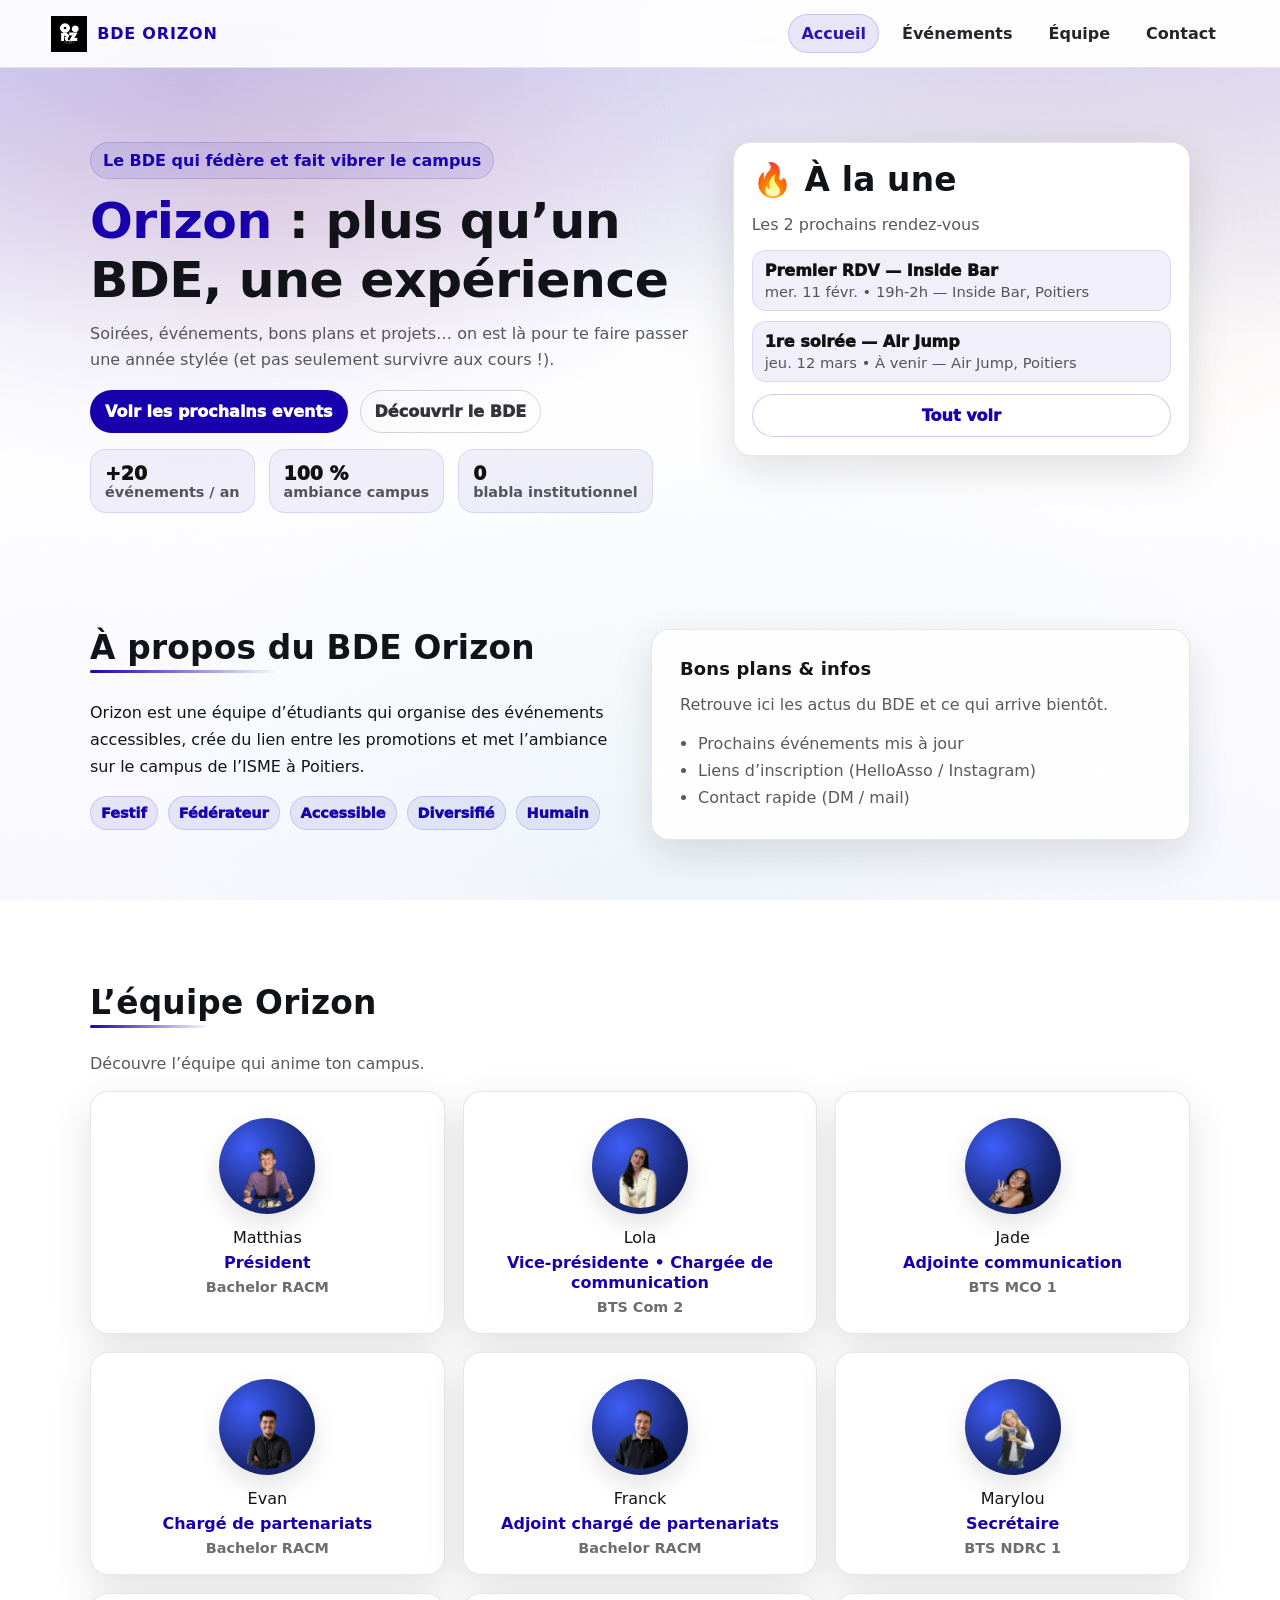
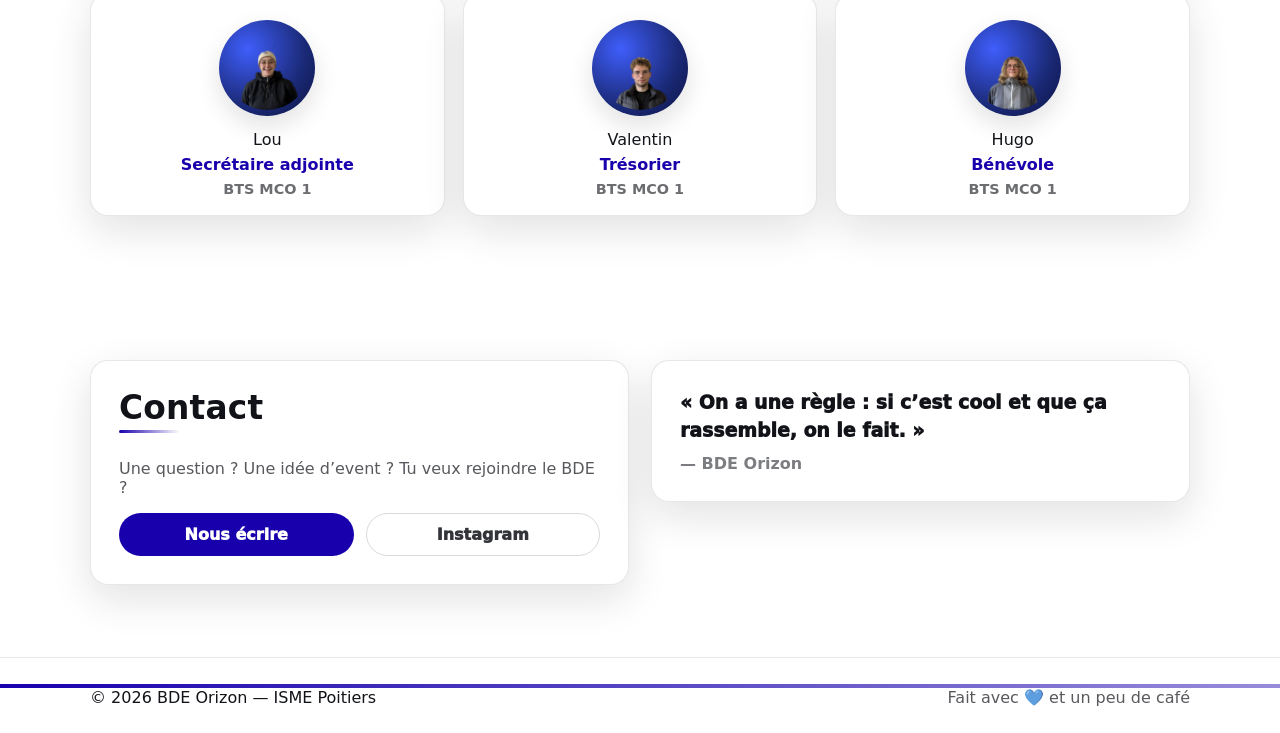
==== commit 0c7fe695: "Update index.html" ====
--- a/index.html
+++ b/index.html
@@ -205,7 +205,7 @@
           <p class="muted">Une question ? Une idée d’event ? Tu veux rejoindre le BDE ?</p>
 
           <div class="contact-row">
-            <a class="btn btn-primary full" href="mailto:Matthias@matthiassebille.com">Nous écrire</a>
+            <a class="btn btn-primary full" href="mailto:isme.bde@gmail.com">Nous écrire</a>
             <a class="btn btn-ghost full" href="https://instagram.com/orizon_bde" target="_blank" rel="noreferrer">Instagram</a>
           </div>
         </div>
--- a/style.css
+++ b/style.css
@@ -1,7 +1,7 @@
 /* =========================
    BDE ORIZON — STYLE GLOBAL (LIGHT)
    Charte : #1800ad + palette
-   + Plus de blanc / plus doux
+   Fond premium sans lignes / sans répétitions visibles
    ========================= */
 
 /* ===== Reset ===== */
@@ -12,9 +12,8 @@
 a { color: inherit; text-decoration: none; }
 code { font-family: ui-monospace, SFMono-Regular, Menlo, Monaco, Consolas, "Liberation Mono", "Courier New", monospace; }
 
-/* ===== Charte + Variables ===== */
+/* ===== Variables ===== */
 :root{
-  /* Charte couleurs */
   --orz-blue: #1800ad;
   --orz-black: #000000;
   --orz-peach: #ffb0a3;
@@ -22,60 +21,55 @@
   --orz-slate: #335459;
   --orz-mint: #abe3d4;
 
-  /* Thème clair */
   --bg: #ffffff;
-  --bg-2: #f6f7fb;
   --surface: #ffffff;
   --surface-2: rgba(255,255,255,.82);
 
-  /* Texte */
   --text: #111318;
   --muted: rgba(17,19,24,.70);
   --muted2: rgba(17,19,24,.55);
 
-  /* Bordures / ombres */
   --stroke: rgba(17,19,24,.10);
   --stroke-2: rgba(17,19,24,.14);
   --shadow: 0 14px 40px rgba(17,19,24,.12);
 
-  /* Accents (charte) */
-  --accent: var(--orz-blue);
-  --accent-soft: rgba(24,0,173,.10);
-  --accent-2: var(--orz-peach);
-  --accent-3: var(--orz-mint);
-
-  /* UI */
   --radius: 18px;
   --radius-sm: 14px;
 
-  /* Typo (fallback en attendant NULL / AMBIT) */
   --font-title: system-ui, -apple-system, Segoe UI, Roboto, Arial;
   --font-text: ui-sans-serif, system-ui, -apple-system, Segoe UI, Roboto, Arial;
 
-  /* Layout */
   --container: 1100px;
 }
 
-/* ===== Base ===== */
+/* ===== Base + Fond premium (sans bandes/lignes) ===== */
+html, body { min-height: 100%; }
+
 body{
   color: var(--text);
   font-family: var(--font-text);
+  overflow-x: hidden;
+
   background:
-    radial-gradient(900px 520px at 18% 12%, rgba(24,0,173,.08), transparent 60%),
-    radial-gradient(900px 520px at 86% 22%, rgba(255,176,163,.16), transparent 55%),
-    radial-gradient(1200px 800px at 50% 120%, rgba(171,227,212,.14), transparent 65%),
-    var(--bg);
-}
-
-/* Grain léger */
+    radial-gradient(1000px 650px at 15% 10%, rgba(24,0,173,.14), transparent 60%),
+    radial-gradient(850px 560px at 85% 18%, rgba(255,176,163,.14), transparent 60%),
+    radial-gradient(1000px 700px at 55% 95%, rgba(171,227,212,.12), transparent 62%),
+    linear-gradient(180deg, #f7f7ff 0%, #ffffff 45%, #f9f8ff 100%);
+  background-repeat: no-repeat;
+  background-attachment: fixed;
+  background-size: cover;
+}
+
+/* Grain ultra léger pour casser les “lignes” */
 body::before{
   content:"";
   position: fixed;
   inset: 0;
   pointer-events: none;
-  background-image: radial-gradient(rgba(17,19,24,.06) 1px, transparent 1px);
-  background-size: 24px 24px;
-  opacity: .10;
+  opacity: .06;
+  background-image: url("data:image/svg+xml,%3Csvg xmlns='http://www.w3.org/2000/svg' width='220' height='220'%3E%3Cfilter id='n'%3E%3CfeTurbulence type='fractalNoise' baseFrequency='.8' numOctaves='2' stitchTiles='stitch'/%3E%3C/filter%3E%3Crect width='100%25' height='100%25' filter='url(%23n)' opacity='.35'/%3E%3C/svg%3E");
+  background-repeat: repeat;
+  background-size: 220px 220px;
 }
 
 /* ===== Helpers ===== */
@@ -86,6 +80,9 @@
 .muted{ color: var(--muted); }
 .tiny{ font-size: .86rem; color: var(--muted2); }
 .lead{ color: var(--muted); line-height: 1.65; margin: 0 0 16px; }
+.text{ line-height: 1.7; }
+
+.accent{ color: var(--orz-blue); }
 
 code{
   background: rgba(24,0,173,.08);
@@ -99,21 +96,43 @@
   font-family: var(--font-title);
   letter-spacing: .2px;
 }
-.h1{ font-size: clamp(2rem, 4.1vw, 3.15rem); margin: 0 0 12px; }
-.h2{ font-size: clamp(1.35rem, 2.6vw, 2.05rem); margin: 0 0 10px; }
-.h3{ font-size: 1.12rem; margin: 0 0 8px; }
-
-.accent{ color: var(--orz-blue); }
-
-/* ===== Cards (blanches) ===== */
+.h1{ font-size: clamp(2rem, 4.1vw, 3.15rem); margin: 0 0 12px; font-weight: 800; letter-spacing: -0.5px; }
+.h2{ font-size: clamp(1.35rem, 2.6vw, 2.05rem); margin: 0 0 10px; font-weight: 700; }
+.h3{ font-size: 1.12rem; margin: 0 0 8px; font-weight: 700; }
+
+/* Soulignement élégant titres section */
+.section .h2{
+  position: relative;
+  display: inline-block;
+  padding-bottom: 6px;
+}
+.section .h2::after{
+  content: "";
+  position: absolute;
+  left: 0;
+  bottom: 0;
+  width: 42%;
+  height: 3px;
+  background: linear-gradient(90deg, var(--orz-blue), transparent);
+  border-radius: 2px;
+}
+
+/* ===== Cards ===== */
 .card{
   background: var(--surface);
   border: 1px solid var(--stroke);
   border-radius: var(--radius);
   box-shadow: var(--shadow);
-}
-
-/* ===== NAV (blanche + accent bleu) ===== */
+  transition: transform .15s ease, box-shadow .15s ease;
+}
+.card:hover{
+  transform: translateY(-4px);
+  box-shadow: 0 18px 40px rgba(24,0,173,.14);
+}
+
+.box-pad{ padding: 28px; }
+
+/* ===== NAV ===== */
 .nav{
   position: sticky;
   top: 0;
@@ -127,28 +146,11 @@
   backdrop-filter: blur(14px);
 }
 
-.brand{
-  display: flex;
-  align-items: center;
-  gap: 10px;
-}
-.brand-logo{
-  width: 36px;
-  height: 36px;
-  object-fit: contain;
-}
-.brand-text{
-  font-weight: 900;
-  letter-spacing: .8px;
-  color: var(--orz-blue);
-}
-.brand-text.blue{ color: var(--orz-blue); }
-
-.menu{
-  display: flex;
-  gap: 10px;
-  align-items: center;
-}
+.brand{ display: flex; align-items: center; gap: 10px; }
+.brand-logo{ width: 36px; height: 36px; object-fit: contain; }
+.brand-text{ font-weight: 900; letter-spacing: .8px; color: var(--orz-blue); }
+
+.menu{ display: flex; gap: 10px; align-items: center; }
 .menu-link{
   font-weight: 850;
   opacity: .92;
@@ -184,7 +186,7 @@
   border-radius: 2px;
 }
 
-/* ===== HERO (fond clair + bande bleue douce) ===== */
+/* ===== HERO ===== */
 .hero{ position: relative; padding: 74px 0 44px; }
 .hero-bg{
   position: absolute;
@@ -192,9 +194,8 @@
   pointer-events: none;
   background:
     linear-gradient(180deg, rgba(24,0,173,.10), rgba(24,0,173,0) 55%),
-    radial-gradient(650px 360px at 22% 20%, rgba(255,176,163,.22), transparent 62%),
-    radial-gradient(700px 400px at 78% 30%, rgba(171,227,212,.18), transparent 62%);
-  opacity: 1;
+    radial-gradient(650px 360px at 22% 20%, rgba(255,176,163,.20), transparent 62%),
+    radial-gradient(700px 400px at 78% 30%, rgba(171,227,212,.16), transparent 62%);
 }
 .hero-grid{
   position: relative;
@@ -238,7 +239,7 @@
 .mini-title{ font-weight: 950; color: #111; }
 .mini-meta{ color: var(--muted); font-size: .92rem; margin-top: 3px; }
 
-/* ===== Buttons (plus blanc + accents) ===== */
+/* ===== Buttons ===== */
 .cta-row{ display: flex; gap: 12px; flex-wrap: wrap; margin: 12px 0 16px; }
 
 .btn{
@@ -247,14 +248,14 @@
   justify-content: center;
   gap: 10px;
   padding: 11px 14px;
-  border-radius: 14px;
+  border-radius: 999px;
   font-weight: 950;
   border: 1px solid transparent;
-  transition: transform .12s ease, filter .12s ease, background .12s ease;
-}
-.btn:hover{ transform: translateY(-1px); filter: brightness(1.02); }
+  transition: transform .12s ease, box-shadow .12s ease, filter .12s ease, background .12s ease;
+}
+.btn:hover{ transform: translateY(-2px); filter: brightness(1.02); box-shadow: 0 10px 22px rgba(24,0,173,.18); }
 .btn.full{ width: 100%; }
-.btn:active{ transform: translateY(0); }
+.btn:active{ transform: translateY(0); box-shadow: none; }
 
 .btn-primary{
   background: var(--orz-blue);
@@ -312,19 +313,39 @@
   margin-top: 18px;
 }
 
-/* Team */
+/* ===== Team ===== */
 .person{ text-align:center; padding: 18px; }
+
+/* Le cercle bleu dégradé (fond) */
 .avatar{
-  width: 74px;
-  height: 74px;
-  margin: 6px auto 12px;
-  border-radius: 999px;
-  background: radial-gradient(circle at 30% 30%, rgba(255,176,163,.70), rgba(171,227,212,.45));
-  border: 1px solid rgba(17,19,24,.10);
-  box-shadow: 0 10px 24px rgba(17,19,24,.10);
-}
+  width: 96px;
+  height: 96px;
+  margin: 8px auto 14px;
+  border-radius: 999px;
+  padding: 6px;
+  background: radial-gradient(
+    circle at 30% 30%,
+    #3f5efb 0%,
+    #1b2a78 60%,
+    #0b1240 100%
+  );
+  box-shadow: 0 10px 24px rgba(17,19,24,.12);
+}
+
+/* L’image à l’intérieur : transparente + centrée */
+.avatar img{
+  width: 100%;
+  height: 100%;
+  border-radius: 999px;
+  object-fit: cover;      /* remplit le cercle */
+  object-position: center;/* centre la personne */
+  background: transparent;
+  display: block;
+}
+}
+
 .person-name{ font-weight: 950; font-size: 1.15rem; }
-.person-role{ margin-top: 6px; color: rgba(17,19,24,.82); font-weight: 900; }
+.person-role{ margin-top: 6px; color: var(--orz-blue); font-weight: 900; line-height: 1.25; }
 .person-class{ margin-top: 6px; font-size: .9rem; color: rgba(17,19,24,.62); font-weight: 800; }
 
 /* ===== Events ===== */
@@ -335,6 +356,7 @@
   margin-top: 18px;
 }
 .event{ padding: 18px; }
+
 .event-top{
   display: flex;
   justify-content: space-between;
@@ -388,44 +410,24 @@
   overflow: hidden;
 }
 
-/* ===== Inputs ===== */
-.input, .select{
-  width: 100%;
-  padding: 11px 12px;
-  border-radius: 14px;
-  border: 1px solid rgba(17,19,24,.12);
-  background: #fff;
-  color: #111;
-  outline: none;
-}
-.input::placeholder{ color: rgba(17,19,24,.55); }
-.select{ appearance: none; }
-
-.filters{ padding: 16px; }
-.filters-row{ display: grid; grid-template-columns: 1fr 220px; gap: 12px; }
-
 /* ===== Contact / Quote ===== */
 .contact-row{ display: grid; grid-template-columns: 1fr 1fr; gap: 12px; margin-top: 14px; }
 
-.quote{ padding: 18px; }
 .quote-text{ font-size: 1.18rem; font-weight: 950; line-height: 1.45; margin: 0; }
 .quote-by{ margin: 10px 0 0; color: var(--muted2); font-weight: 900; }
 
-/* ===== Footer (blanc, petite barre bleue) ===== */
+/* ===== Footer ===== */
 .footer{
   padding: 26px 0;
   border-top: 1px solid var(--stroke);
   background: #fff;
 }
-.footer.light{ background: #fff; }
-
 .footer-row{
   display: flex;
   justify-content: space-between;
   gap: 12px;
   flex-wrap: wrap;
 }
-
 .footer::before{
   content:"";
   display:block;
@@ -439,7 +441,6 @@
   .split{ grid-template-columns: 1fr; }
   .grid-3{ grid-template-columns: 1fr 1fr; }
   .events-grid{ grid-template-columns: 1fr 1fr; }
-  .filters-row{ grid-template-columns: 1fr; }
 }
 
 @media (max-width: 600px){
@@ -463,240 +464,3 @@
   .events-grid{ grid-template-columns: 1fr; }
   .contact-row{ grid-template-columns: 1fr; }
 }
-/* =========================
-   TEAM — vignettes rondes
-   ========================= */
-
-#team .person{
-  padding: 18px;
-}
-
-#team .avatar-img{
-  width: 86px;          /* taille de la vignette */
-  height: 86px;
-  object-fit: cover;    /* remplit le cercle */
-  border-radius: 999px; /* rond */
-  display: block;
-  margin: 0 auto 12px;
-
-  background: #fff;     /* au cas où la transparence laisse du vide */
-  border: 2px solid rgba(24,0,173,.18);
-  box-shadow: 0 10px 24px rgba(17,19,24,.10);
-
-  /* léger halo Orizon discret */
-  filter: drop-shadow(0 10px 20px rgba(24,0,173,.18));
-}
-
-#team .person-name{
-  font-weight: 900;
-  font-size: 1.08rem;
-  margin-top: 2px;
-}
-
-#team .person-role{
-  margin-top: 6px;
-  color: var(--orz-blue);
-  font-weight: 850;
-  font-size: .95rem;
-  line-height: 1.25;
-}
-
-#team .person-class{
-  margin-top: 6px;
-  font-size: .9rem;
-  color: var(--muted);
-  font-weight: 800;
-}
-
-/* Petit effet au survol */
-#team .person:hover{
-  transform: translateY(-2px);
-  transition: transform .12s ease, box-shadow .12s ease;
-}
-/* Plus d'air UNIQUEMENT pour les cartes "Bons plans & infos" et "Contact" */
-#about .card,
-#contact .card{
-  padding-top: 26px;
-}
-
-/* Les titres ne doivent jamais coller en haut */
-#about .card .h3,
-#contact .card .h2{
-  margin-top: 0;
-}
-/* Plus d'air UNIQUEMENT pour "Bons plans & infos" et "Contact" (haut/bas/gauche/droite) */
-#about .card,
-#contact .card{
-  padding: 28px 28px; /* haut/bas | gauche/droite */
-}
-
-/* Titres collés : on enlève la marge du haut */
-#about .card .h3,
-#contact .card .h2{
-  margin-top: 0;
-}
-/* Micro effet WOW sur toutes les cartes */
-.card{
-  transition: transform .15s ease, box-shadow .15s ease;
-}
-
-.card:hover{
-  transform: translateY(-4px);
-  box-shadow: 0 18px 40px rgba(24,0,173,.14);
-}
-
-/* Soulignement élégant des titres */
-.section .h2{
-  position: relative;
-  display: inline-block;
-  padding-bottom: 6px;
-}
-
-.section .h2::after{
-  content: "";
-  position: absolute;
-  left: 0;
-  bottom: 0;
-  width: 42%;
-  height: 3px;
-  background: linear-gradient(90deg, var(--orz-blue), transparent);
-  border-radius: 2px;
-}
-
-/* Boutons plus premium */
-.btn{
-  transition: transform .12s ease, box-shadow .12s ease;
-}
-
-.btn:hover{
-  transform: translateY(-2px);
-  box-shadow: 0 10px 22px rgba(24,0,173,.18);
-}
-/* ===== AJOUTS DESIGN (override) ===== */
-/* colle ici les nouveaux bouts de CSS */
-.section {
-  padding: 5rem 0;
-}
-
-.card {
-  border-radius: 18px;
-  background: #ffffff;
-  box-shadow: 0 10px 30px rgba(0,0,0,0.06);
-}
-body {
-  background: linear-gradient(
-    180deg,
-    #f6f8ff 0%,
-    #ffffff 40%,
-    #ffffff 100%
-  );
-}
-.h1 {
-  font-weight: 800;
-  letter-spacing: -0.5px;
-}
-
-.h2 {
-  font-weight: 700;
-}
-.text, .muted {
-  line-height: 1.7;
-}
-.btn {
-  border-radius: 999px;
-  padding: 0.9rem 1.4rem;
-  transition: all 0.25s ease;
-}
-
-.btn-primary:hover {
-  transform: translateY(-2px);
-  box-shadow: 0 8px 20px rgba(60,70,255,0.25);
-}
-.person {
-  text-align: center;
-  padding: 2rem 1.5rem;
-}
-
-.avatar {
-  width: 72px;
-  height: 72px;
-  border: 3px solid rgba(90,100,255,0.25);
-  margin-bottom: 0.8rem;
-}
-.card:hover {
-  transform: translateY(-4px);
-  transition: 0.25s ease;
-}
-/* ===== Fond premium (dégradé + glow) ===== */
-body{
-  position: relative;
-  overflow-x: hidden;
-
-  /* dégradé doux */
-  background: radial-gradient(1200px 700px at 15% 10%, rgba(108,99,255,.18), transparent 55%),
-              radial-gradient(900px 600px at 85% 20%, rgba(0,180,255,.14), transparent 55%),
-              radial-gradient(900px 600px at 50% 95%, rgba(160,120,255,.12), transparent 60%),
-              linear-gradient(180deg, #f7f7ff 0%, #ffffff 45%, #fbfbff 100%);
-}
-
-/* bulles floues (effet glow) */
-body::before{
-  content:"";
-  position: fixed;
-  inset: -20%;
-  z-index: -1;
-  pointer-events: none;
-
-  background:
-    radial-gradient(320px 320px at 25% 35%, rgba(108,99,255,.18), transparent 60%),
-    radial-gradient(380px 380px at 70% 30%, rgba(0,180,255,.14), transparent 62%),
-    radial-gradient(420px 420px at 55% 75%, rgba(160,120,255,.14), transparent 65%);
-  filter: blur(18px);
-  opacity: .9;
-}
-/* ===== Fond global (toutes les pages) ===== */
-html, body{
-  min-height: 100%;
-}
-
-body{
-  /* Fond doux + “taches” type premium */
-  background:
-    radial-gradient(900px 500px at 15% 10%, rgba(90,80,255,.14), transparent 60%),
-    radial-gradient(700px 450px at 85% 20%, rgba(0,180,255,.10), transparent 55%),
-    radial-gradient(900px 650px at 55% 95%, rgba(140,90,255,.10), transparent 60%),
-    linear-gradient(180deg, #f7f7ff 0%, #ffffff 45%, #f9f8ff 100%);
-  background-repeat: no-repeat;
-  background-attachment: fixed;
-  background-size: cover;
-}
-
-/* Petit “grain” ultra léger pour éviter les bandes/lignes visibles */
-body::before{
-  content:"";
-  position: fixed;
-  inset: 0;
-  pointer-events: none;
-  opacity: .06;
-  background-image: url("data:image/svg+xml,%3Csvg xmlns='http://www.w3.org/2000/svg' width='220' height='220'%3E%3Cfilter id='n'%3E%3CfeTurbulence type='fractalNoise' baseFrequency='.8' numOctaves='2' stitchTiles='stitch'/%3E%3C/filter%3E%3Crect width='100%25' height='100%25' filter='url(%23n)' opacity='.35'/%3E%3C/svg%3E");
-  background-repeat: repeat;
-  background-size: 220px 220px;
-}
-/* Avatar cercle fond bleu studio */
-.avatar-img {
-  width: 130px;
-  height: 130px;
-  border-radius: 50%;
-  padding: 6px;
-
-  /* Dégradé bleu dans le cercle */
-  background: radial-gradient(
-    circle at 30% 30%,
-    #3f5efb 0%,
-    #1b2a78 60%,
-    #0b1240 100%
-  );
-
-  object-fit: cover;
-  box-shadow: 0 10px 25px rgba(0,0,0,0.15);
-}
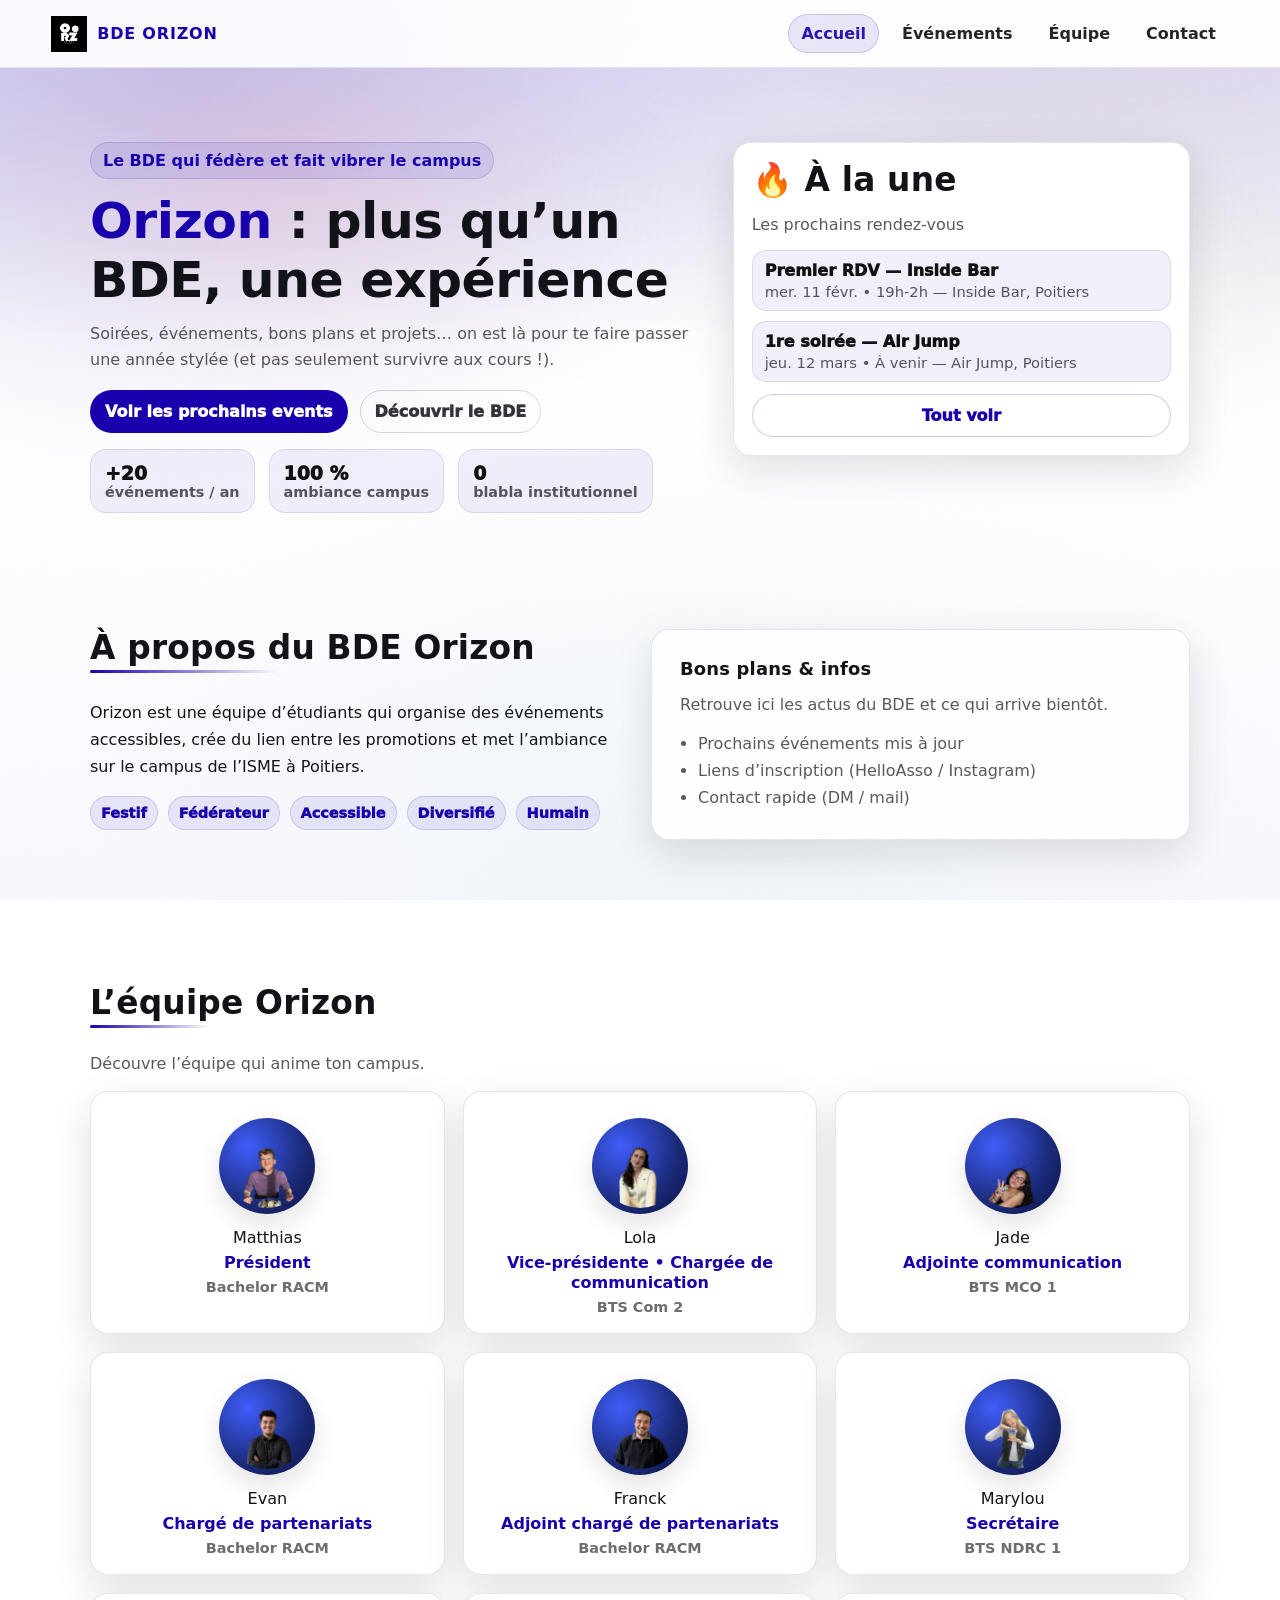
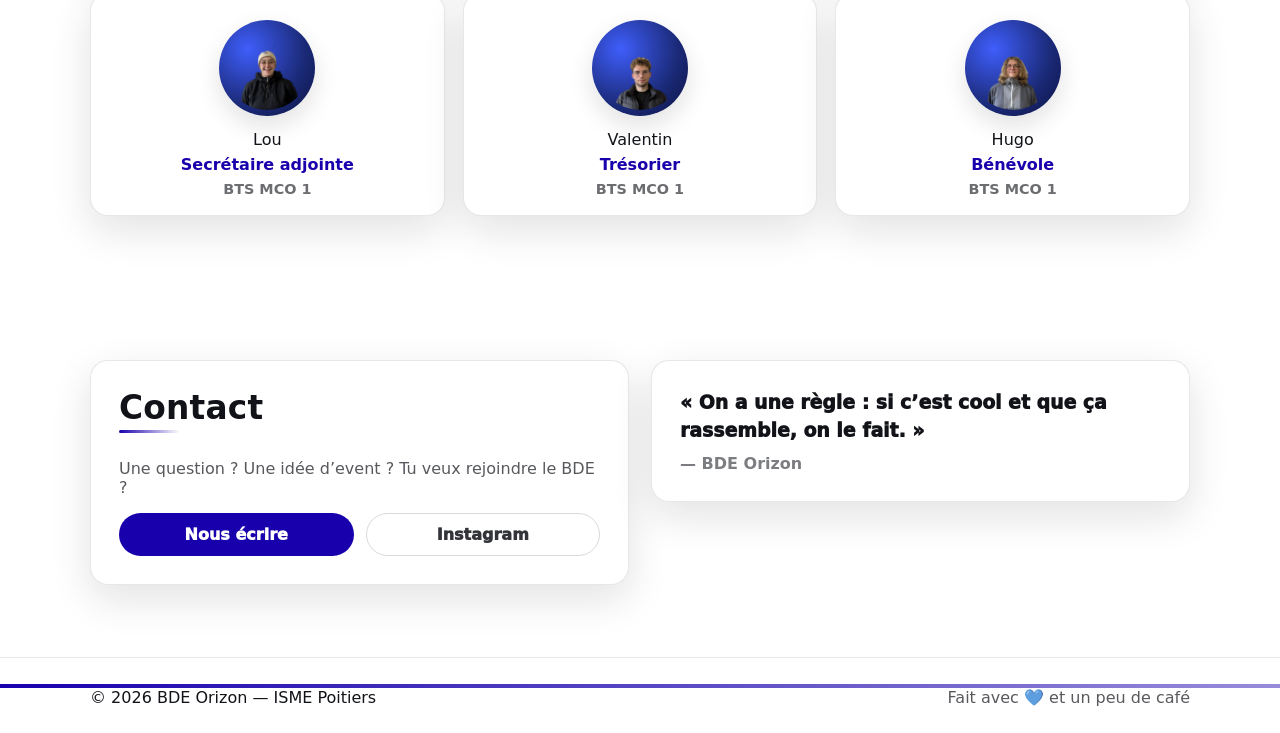
==== commit af299b59: "Update index.html" ====
--- a/index.html
+++ b/index.html
@@ -67,7 +67,7 @@
         <div class="hero-card">
           <div class="glass card">
             <h2 class="h2">🔥 À la une</h2>
-            <p class="muted">Les 2 prochains rendez-vous</p>
+            <p class="muted">Les prochains rendez-vous</p>
             <div id="highlight-events" class="mini-list"></div>
             <a class="btn btn-secondary full" href="events.html">Tout voir</a>
           </div>
